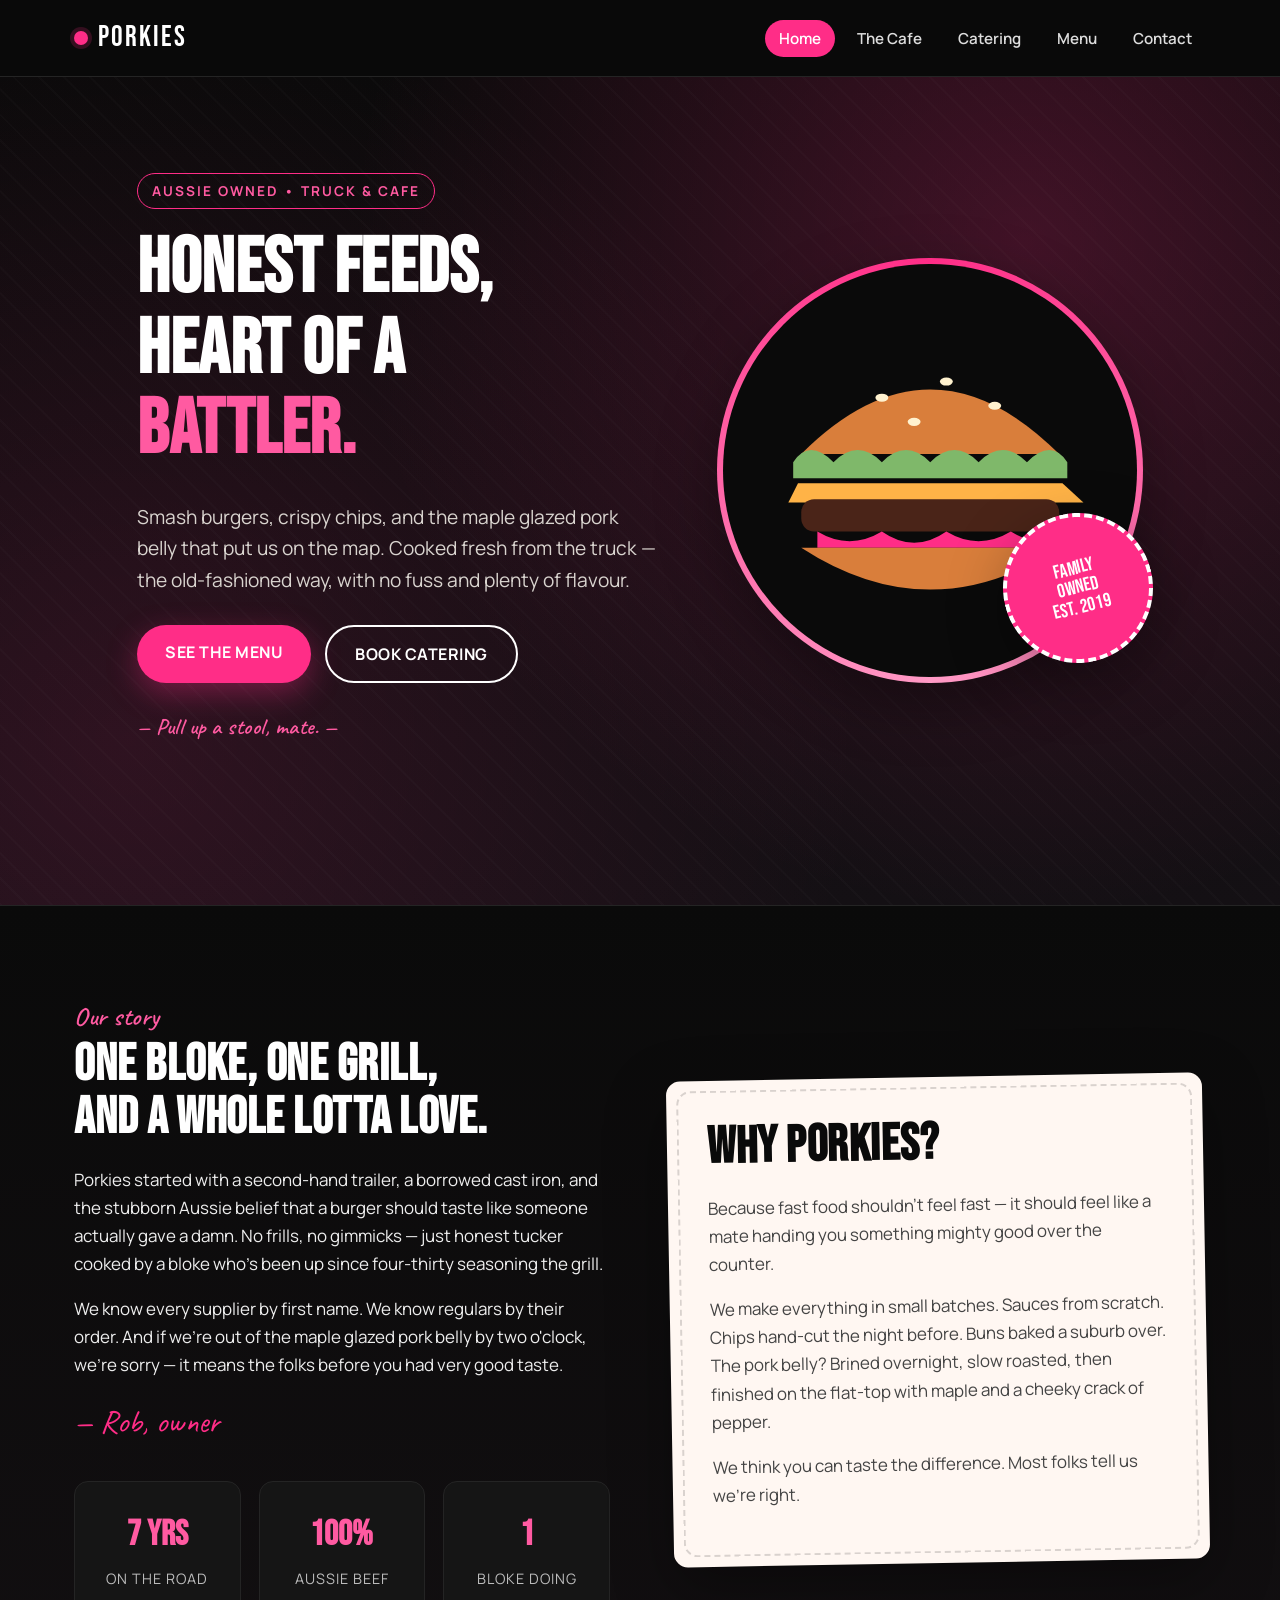
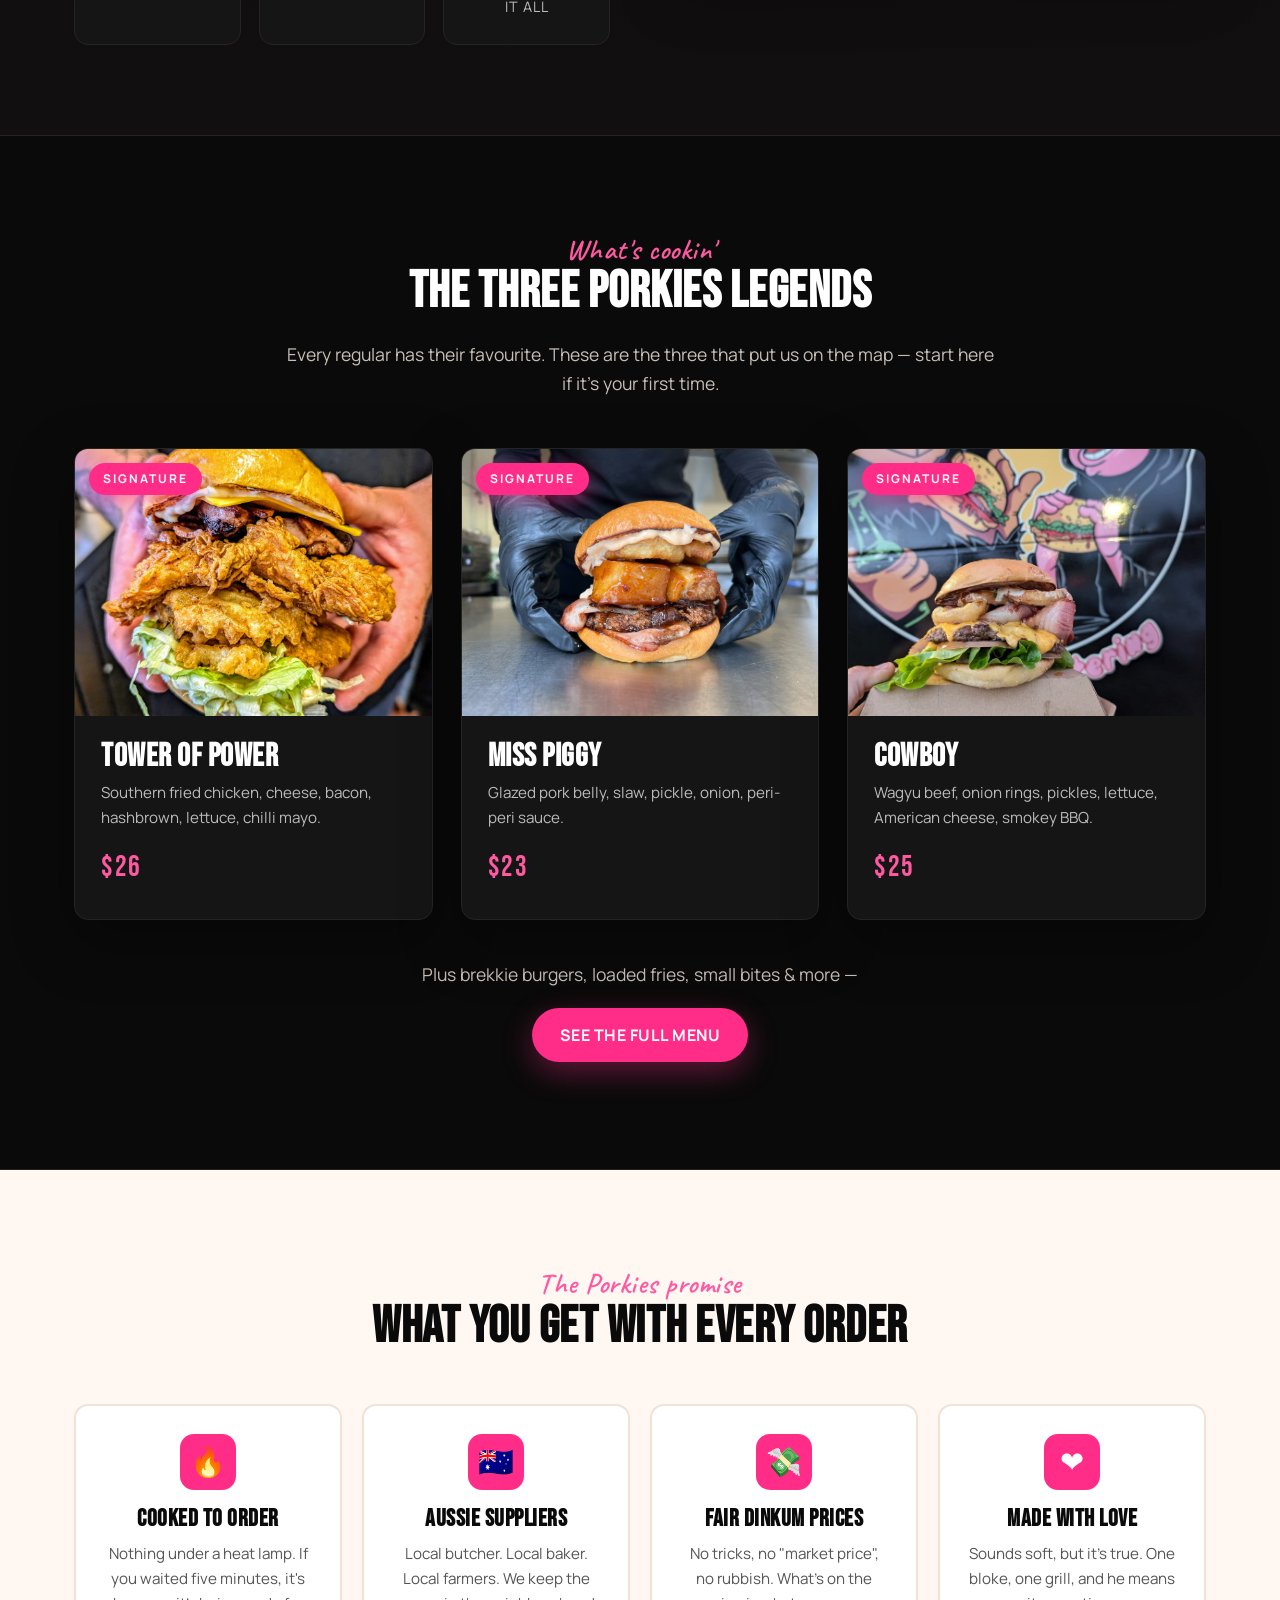
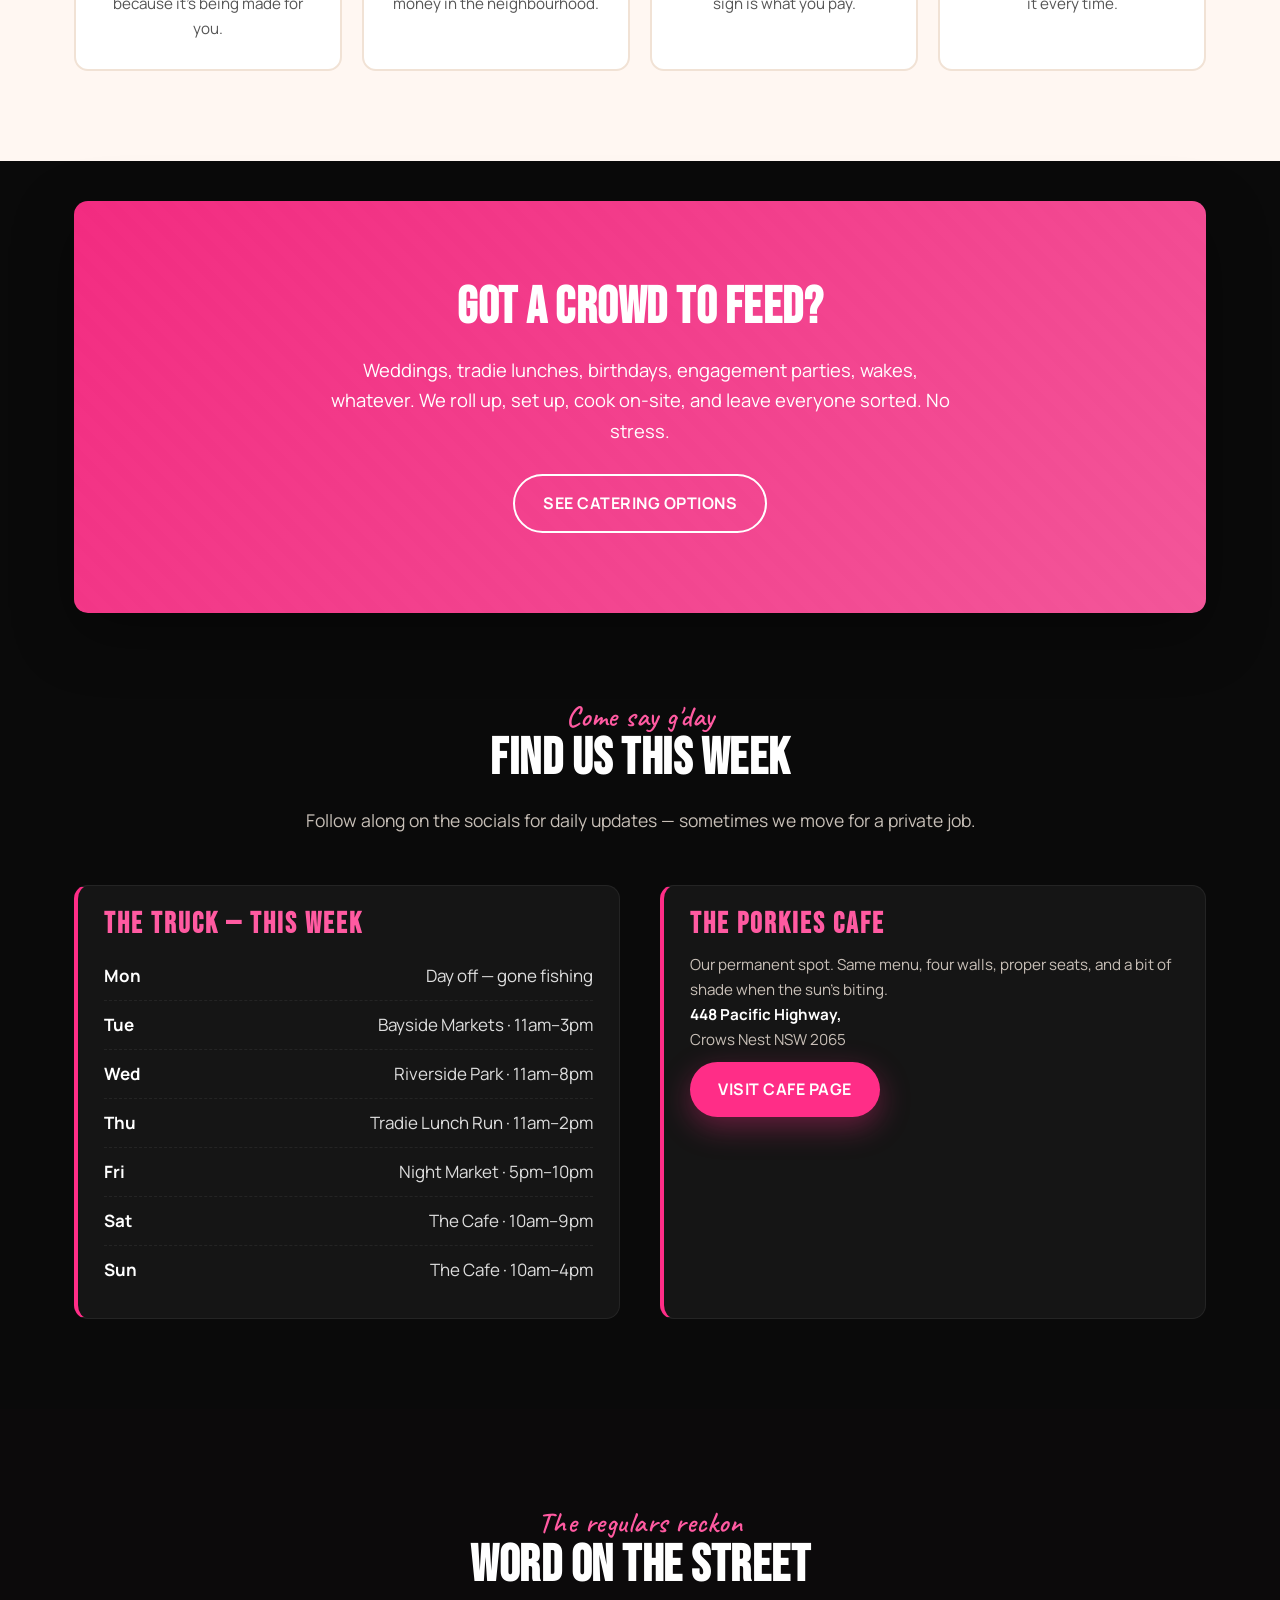
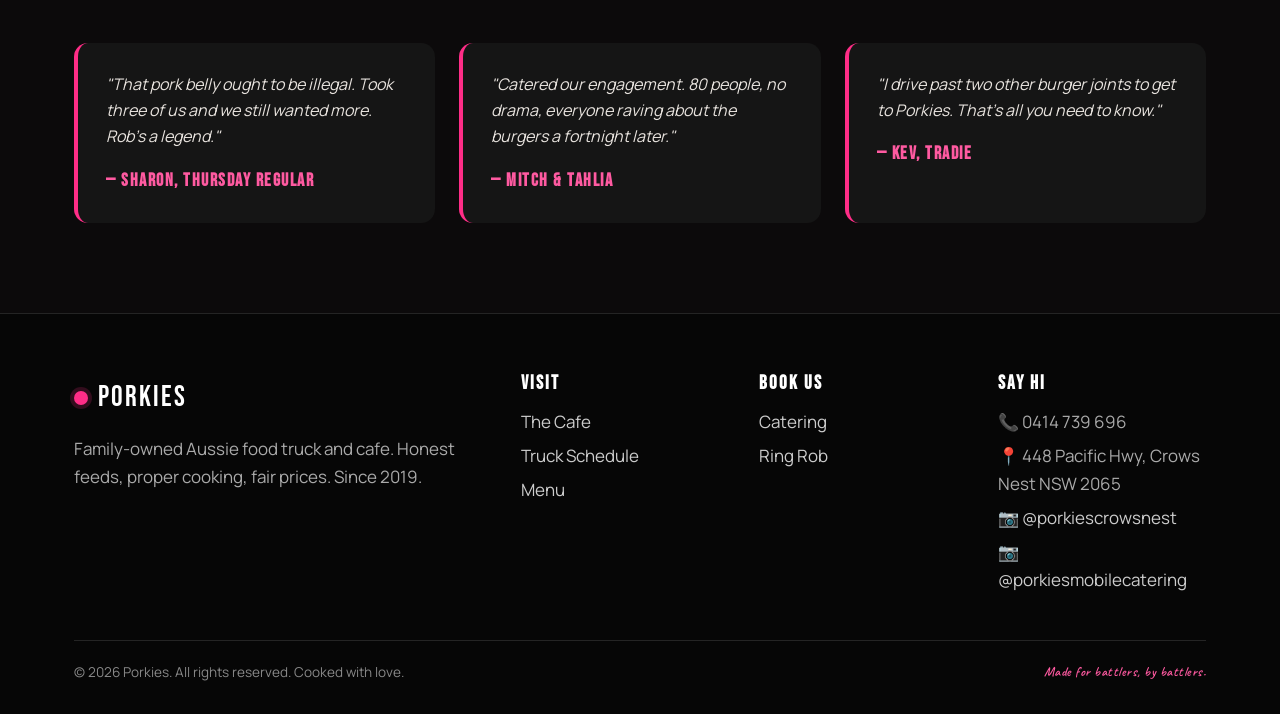
==== index.html @ 273b337d "Add files via upload" ====
<!DOCTYPE html>
<html lang="en-AU">
<head>
  <meta charset="UTF-8" />
  <meta name="viewport" content="width=device-width, initial-scale=1.0" />
  <title>Porkies — Honest Aussie Burgers & Pork Bellies Done Right</title>
  <meta name="description" content="Porkies is a family-run Aussie food truck serving smash burgers, crispy chips, and knockout specials like maple glazed pork belly. Catering and dine-in available." />
  <link rel="preconnect" href="https://fonts.googleapis.com" />
  <link rel="preconnect" href="https://fonts.gstatic.com" crossorigin />
  <link href="https://fonts.googleapis.com/css2?family=Bebas+Neue&family=Caveat:wght@600;700&family=Manrope:wght@400;600;700;800&display=swap" rel="stylesheet" />
  <link rel="stylesheet" href="css/style.css" />
</head>
<body>

  <!-- NAV -->
  <nav class="nav">
    <div class="nav-inner">
      <a href="index.html" class="brand"><span class="dot"></span> PORKIES</a>
      <button class="nav-toggle" aria-label="Menu" onclick="document.getElementById('navList').classList.toggle('open')">☰</button>
      <ul id="navList">
        <li><a class="link active" href="index.html">Home</a></li>
        <li><a class="link" href="cafe.html">The Cafe</a></li>
        <li><a class="link" href="catering.html">Catering</a></li>
        <li><a class="link" href="#menu">Menu</a></li>
        <li><a class="link" href="#contact">Contact</a></li>
      </ul>
    </div>
  </nav>

  <!-- HERO -->
  <header class="hero">
    <div class="wrap hero-grid">
      <div>
        <span class="hero-tag">Aussie Owned • Truck & Cafe</span>
        <h1>Honest feeds,<br/>heart of a<br/><span>battler.</span></h1>
        <p class="lead">Smash burgers, crispy chips, and the maple glazed pork belly that put us on the map. Cooked fresh from the truck — the old-fashioned way, with no fuss and plenty of flavour.</p>
        <div class="hero-cta">
          <a href="#menu" class="btn btn-primary">See the Menu</a>
          <a href="catering.html" class="btn btn-ghost">Book Catering</a>
        </div>
        <p class="handwritten" style="margin-top:26px;font-size:1.4rem;">— Pull up a stool, mate. —</p>
      </div>

      <div class="hero-visual">
        <div class="badge">
          <div class="badge-inner">
            <!-- Burger SVG -->
            <svg viewBox="0 0 200 200" xmlns="http://www.w3.org/2000/svg" aria-label="Burger">
              <!-- top bun -->
              <path d="M20 90 Q100 10 180 90 Z" fill="#d97e3b"/>
              <ellipse cx="70" cy="55" rx="4" ry="2.5" fill="#fff2cf"/>
              <ellipse cx="110" cy="45" rx="4" ry="2.5" fill="#fff2cf"/>
              <ellipse cx="140" cy="60" rx="4" ry="2.5" fill="#fff2cf"/>
              <ellipse cx="90" cy="70" rx="4" ry="2.5" fill="#fff2cf"/>
              <!-- lettuce -->
              <path d="M15 95 Q25 80 40 95 Q55 80 70 95 Q85 80 100 95 Q115 80 130 95 Q145 80 160 95 Q175 80 185 95 L185 105 L15 105 Z" fill="#7fb86a"/>
              <!-- cheese -->
              <path d="M18 108 L182 108 L195 120 L12 120 Z" fill="#ffb347"/>
              <!-- patty -->
              <rect x="20" y="118" width="160" height="20" rx="8" fill="#4a2418"/>
              <!-- pink glaze drip (Porkies touch) -->
              <path d="M30 138 Q50 150 70 138 Q90 152 110 138 Q130 150 150 138 Q170 150 180 138 L180 148 L30 148 Z" fill="#ff2d87"/>
              <!-- bottom bun -->
              <path d="M20 148 Q100 200 180 148 Z" fill="#d97e3b"/>
            </svg>
          </div>
        </div>
        <div class="stamp">FAMILY<br/>OWNED<br/>EST. 2019</div>
      </div>
    </div>
  </header>

  <!-- ABOUT / STORY -->
  <section class="about">
    <div class="wrap about-grid">
      <div>
        <span class="handwritten" style="font-size:1.6rem;">Our story</span>
        <h2>One bloke, one grill,<br/>and a whole lotta love.</h2>
        <p>Porkies started with a second-hand trailer, a borrowed cast iron, and the stubborn Aussie belief that a burger should taste like someone actually gave a damn. No frills, no gimmicks — just honest tucker cooked by a bloke who's been up since four-thirty seasoning the grill.</p>
        <p>We know every supplier by first name. We know regulars by their order. And if we're out of the maple glazed pork belly by two o'clock, we're sorry — it means the folks before you had very good taste.</p>
        <p class="about-signature">— Rob, owner</p>
        <div class="about-stats">
          <div class="stat"><strong>7 yrs</strong><span>On the road</span></div>
          <div class="stat"><strong>100%</strong><span>Aussie beef</span></div>
          <div class="stat"><strong>1</strong><span>Bloke doing it all</span></div>
        </div>
      </div>
      <div class="about-card">
        <h2>Why Porkies?</h2>
        <p>Because fast food shouldn't feel fast — it should feel like a mate handing you something mighty good over the counter.</p>
        <p>We make everything in small batches. Sauces from scratch. Chips hand-cut the night before. Buns baked a suburb over. The pork belly? Brined overnight, slow roasted, then finished on the flat-top with maple and a cheeky crack of pepper.</p>
        <p>We think you can taste the difference. Most folks tell us we're right.</p>
      </div>
    </div>
  </section>

  <!-- SIGNATURE TRIO -->
  <section id="menu">
    <div class="wrap">
      <div class="section-head">
        <span class="handwritten">What's cookin'</span>
        <h2>The Three Porkies Legends</h2>
        <p>Every regular has their favourite. These are the three that put us on the map — start here if it's your first time.</p>
      </div>

      <div class="signature-grid">
        <article class="sig-card">
          <div class="img-wrap">
            <span class="flag">Signature</span>
            <img src="images/towerOfPower.jpeg" alt="Tower of Power — stacked fried chicken burger"/>
          </div>
          <div class="body">
            <h3>Tower of Power</h3>
            <p class="ingredients">Southern fried chicken, cheese, bacon, hashbrown, lettuce, chilli mayo.</p>
            <div class="price">$26</div>
          </div>
        </article>

        <article class="sig-card">
          <div class="img-wrap">
            <span class="flag">Signature</span>
            <img src="images/misspiggy.jpeg" alt="Miss Piggy — glazed pork belly burger"/>
          </div>
          <div class="body">
            <h3>Miss Piggy</h3>
            <p class="ingredients">Glazed pork belly, slaw, pickle, onion, peri-peri sauce.</p>
            <div class="price">$23</div>
          </div>
        </article>

        <article class="sig-card">
          <div class="img-wrap">
            <span class="flag">Signature</span>
            <img src="images/cowboyburger.jpeg" alt="Cowboy burger — wagyu with onion rings"/>
          </div>
          <div class="body">
            <h3>Cowboy</h3>
            <p class="ingredients">Wagyu beef, onion rings, pickles, lettuce, American cheese, smokey BBQ.</p>
            <div class="price">$25</div>
          </div>
        </article>
      </div>

      <p style="text-align:center;margin-top:40px;color:#c7bfb7;font-size:1.1rem;">
        Plus brekkie burgers, loaded fries, small bites &amp; more —<br/>
        <a href="cafe.html#menu" class="btn btn-primary" style="margin-top:18px;">See the Full Menu</a>
      </p>
    </div>
  </section>

  <!-- PERKS -->
  <section class="perks">
    <div class="wrap">
      <div class="section-head">
        <span class="handwritten">The Porkies promise</span>
        <h2>What you get with every order</h2>
      </div>
      <div class="perks-grid">
        <div class="perk">
          <div class="ico">🔥</div>
          <h3>Cooked to Order</h3>
          <p>Nothing under a heat lamp. If you waited five minutes, it's because it's being made for you.</p>
        </div>
        <div class="perk">
          <div class="ico">🇦🇺</div>
          <h3>Aussie Suppliers</h3>
          <p>Local butcher. Local baker. Local farmers. We keep the money in the neighbourhood.</p>
        </div>
        <div class="perk">
          <div class="ico">💸</div>
          <h3>Fair Dinkum Prices</h3>
          <p>No tricks, no "market price", no rubbish. What's on the sign is what you pay.</p>
        </div>
        <div class="perk">
          <div class="ico">❤️</div>
          <h3>Made with Love</h3>
          <p>Sounds soft, but it's true. One bloke, one grill, and he means it every time.</p>
        </div>
      </div>
    </div>
  </section>

  <!-- CTA BANNER -->
  <div class="wrap">
    <div class="cta-banner">
      <h2>Got a crowd to feed?</h2>
      <p>Weddings, tradie lunches, birthdays, engagement parties, wakes, whatever. We roll up, set up, cook on-site, and leave everyone sorted. No stress.</p>
      <a href="catering.html" class="btn btn-ghost">See Catering Options</a>
    </div>
  </div>

  <!-- LOCATION -->
  <section id="find" style="padding-top:40px;">
    <div class="wrap">
      <div class="section-head">
        <span class="handwritten">Come say g'day</span>
        <h2>Find Us This Week</h2>
        <p>Follow along on the socials for daily updates — sometimes we move for a private job.</p>
      </div>
      <div class="location-grid">
        <div class="info-card">
          <h3>The Truck — This Week</h3>
          <ul class="hours">
            <li><strong>Mon</strong><span>Day off — gone fishing</span></li>
            <li><strong>Tue</strong><span>Bayside Markets · 11am–3pm</span></li>
            <li><strong>Wed</strong><span>Riverside Park · 11am–8pm</span></li>
            <li><strong>Thu</strong><span>Tradie Lunch Run · 11am–2pm</span></li>
            <li><strong>Fri</strong><span>Night Market · 5pm–10pm</span></li>
            <li><strong>Sat</strong><span>The Cafe · 10am–9pm</span></li>
            <li><strong>Sun</strong><span>The Cafe · 10am–4pm</span></li>
          </ul>
        </div>
        <div class="info-card">
          <h3>The Porkies Cafe</h3>
          <p>Our permanent spot. Same menu, four walls, proper seats, and a bit of shade when the sun's biting.</p>
          <p><strong style="color:#fff;">448 Pacific Highway,</strong><br/>Crows Nest NSW 2065</p>
          <a href="cafe.html" class="btn btn-primary" style="margin-top:10px;">Visit Cafe Page</a>
        </div>
      </div>
    </div>
  </section>

  <!-- TESTIMONIALS -->
  <section style="background:#0c0a0b;">
    <div class="wrap">
      <div class="section-head">
        <span class="handwritten">The regulars reckon</span>
        <h2>Word on the street</h2>
      </div>
      <div class="quotes">
        <div class="quote">
          <p>"That pork belly ought to be illegal. Took three of us and we still wanted more. Rob's a legend."</p>
          <div class="who">— Sharon, Thursday regular</div>
        </div>
        <div class="quote">
          <p>"Catered our engagement. 80 people, no drama, everyone raving about the burgers a fortnight later."</p>
          <div class="who">— Mitch & Tahlia</div>
        </div>
        <div class="quote">
          <p>"I drive past two other burger joints to get to Porkies. That's all you need to know."</p>
          <div class="who">— Kev, tradie</div>
        </div>
      </div>
    </div>
  </section>

  <!-- FOOTER -->
  <footer class="foot" id="contact">
    <div class="wrap">
      <div class="foot-grid">
        <div>
          <div class="brand" style="margin-bottom:14px;"><span class="dot"></span> PORKIES</div>
          <p>Family-owned Aussie food truck and cafe. Honest feeds, proper cooking, fair prices. Since 2019.</p>
        </div>
        <div>
          <h4>Visit</h4>
          <ul>
            <li><a href="cafe.html">The Cafe</a></li>
            <li><a href="#find">Truck Schedule</a></li>
            <li><a href="#menu">Menu</a></li>
          </ul>
        </div>
        <div>
          <h4>Book Us</h4>
          <ul>
            <li><a href="catering.html">Catering</a></li>
            <li><a href="tel:0414739696">Ring Rob</a></li>
          </ul>
        </div>
        <div>
          <h4>Say Hi</h4>
          <ul>
            <li>📞 0414 739 696</li>
            <li>📍 448 Pacific Hwy, Crows Nest NSW 2065</li>
            <li>📷 <a href="https://instagram.com/porkiescrowsnest" target="_blank" rel="noopener">@porkiescrowsnest</a></li>
            <li>📷 <a href="https://instagram.com/porkiesmobilecatering" target="_blank" rel="noopener">@porkiesmobilecatering</a></li>
          </ul>
        </div>
      </div>
      <div class="foot-bottom">
        <span>© 2026 Porkies. All rights reserved. Cooked with love.</span>
        <span class="handwritten">Made for battlers, by battlers.</span>
      </div>
    </div>
  </footer>

</body>
</html>
---- css/style.css ----
/* ==========================================================================
   PORKIES — Aussie Battler Food Truck
   Theme: Black + Pink, homey and honest
   ========================================================================== */

:root {
  --ink: #0a0a0a;
  --ink-soft: #151515;
  --ink-line: #242424;
  --paper: #fff7f2;
  --paper-warm: #f3e7dd;
  --pink: #ff2d87;
  --pink-hot: #ff5aa1;
  --pink-soft: #ffd6e6;
  --cream: #fff1e6;
  --gold: #ffb347;
  --shadow: 0 20px 60px rgba(0,0,0,.35);
  --radius: 14px;
  --maxw: 1180px;
}

* { box-sizing: border-box; }
html { scroll-behavior: smooth; }
body {
  margin: 0;
  font-family: 'Manrope', 'Inter', system-ui, -apple-system, Segoe UI, Roboto, sans-serif;
  font-size: 17px;
  line-height: 1.65;
  color: #eee;
  background: var(--ink);
  -webkit-font-smoothing: antialiased;
}
img { max-width: 100%; display: block; }

h1, h2, h3, h4 {
  font-family: 'Bebas Neue', 'Oswald', Impact, sans-serif;
  letter-spacing: .5px;
  line-height: 1.05;
  margin: 0 0 .4em;
  color: #fff;
}
h1 { font-size: clamp(2.8rem, 6vw, 5.2rem); }
h2 { font-size: clamp(2rem, 4vw, 3.2rem); }
h3 { font-size: 1.5rem; }
p { margin: 0 0 1em; }

a { color: var(--pink-hot); text-decoration: none; }
a:hover { color: #fff; }

.handwritten {
  font-family: 'Caveat', 'Kalam', cursive;
  font-weight: 600;
  color: var(--pink-hot);
  letter-spacing: .5px;
}

.wrap { max-width: var(--maxw); margin: 0 auto; padding: 0 24px; }

/* ---------- NAV ---------- */
.nav {
  position: sticky;
  top: 0;
  z-index: 50;
  background: rgba(10,10,10,.92);
  backdrop-filter: saturate(140%) blur(10px);
  border-bottom: 1px solid var(--ink-line);
}
.nav-inner {
  display: flex; align-items: center; justify-content: space-between;
  padding: 14px 24px; max-width: var(--maxw); margin: 0 auto;
  position: relative;
}
.brand {
  display: flex; align-items: center; gap: 10px;
  font-family: 'Bebas Neue', Impact, sans-serif;
  font-size: 1.8rem; color: #fff; letter-spacing: 2px;
}
.brand .dot {
  width: 14px; height: 14px; border-radius: 50%;
  background: var(--pink); box-shadow: 0 0 0 4px rgba(255,45,135,.18);
}
.nav ul { list-style: none; display: flex; gap: 8px; margin: 0; padding: 0; }
.nav a.link {
  color: #ddd; padding: 8px 14px; border-radius: 999px;
  font-weight: 600; font-size: .95rem; transition: all .2s;
}
.nav a.link:hover { background: var(--ink-soft); color: #fff; }
.nav a.link.active { background: var(--pink); color: #fff; }
.nav-toggle {
  display: none; background: transparent; color: #fff;
  border: 1px solid var(--ink-line); padding: 8px 12px;
  border-radius: 8px; cursor: pointer; font-size: 1.2rem;
}

/* ---------- BUTTONS ---------- */
.btn {
  display: inline-block; padding: 14px 28px; border-radius: 999px;
  font-weight: 700; font-size: 1rem; letter-spacing: .5px;
  text-transform: uppercase; cursor: pointer; border: 0;
  transition: transform .15s ease, box-shadow .15s ease, background .15s;
}
.btn-primary { background: var(--pink); color: #fff; box-shadow: 0 10px 30px rgba(255,45,135,.35); }
.btn-primary:hover { transform: translateY(-2px); background: var(--pink-hot); color: #fff; }
.btn-ghost { background: transparent; color: #fff; border: 2px solid #fff; }
.btn-ghost:hover { background: #fff; color: var(--ink); }

/* ---------- HERO ---------- */
.hero {
  position: relative; min-height: 92vh;
  display: flex; align-items: center;
  padding: 80px 0 120px; overflow: hidden;
  background:
    radial-gradient(circle at 80% 20%, rgba(255,45,135,.22), transparent 55%),
    radial-gradient(circle at 10% 80%, rgba(255,45,135,.12), transparent 55%),
    linear-gradient(180deg, #0a0a0a 0%, #141014 100%);
}
.hero::before {
  content: ""; position: absolute; inset: 0; pointer-events: none;
  background-image: repeating-linear-gradient(45deg, rgba(255,255,255,.015) 0 2px, transparent 2px 18px);
}
.hero-grid {
  position: relative; display: grid;
  grid-template-columns: 1.1fr .9fr;
  gap: 60px; align-items: center;
}
.hero-tag {
  display: inline-block; padding: 6px 14px;
  border: 1px solid var(--pink); color: var(--pink-hot);
  border-radius: 999px; font-size: .85rem; font-weight: 700;
  letter-spacing: 2px; text-transform: uppercase; margin-bottom: 20px;
}
.hero h1 span { color: var(--pink-hot); display: block; }
.hero p.lead { font-size: 1.2rem; color: #d9d4cf; max-width: 520px; margin-bottom: 28px; }
.hero-cta { display: flex; gap: 14px; flex-wrap: wrap; }

/* Hero badge (pure CSS/SVG) */
.hero-visual { position: relative; aspect-ratio: 1/1; display: flex; align-items: center; justify-content: center; }
.badge {
  position: relative; width: 100%; max-width: 460px; aspect-ratio: 1/1;
  border-radius: 50%;
  background: conic-gradient(from 0deg, #ff2d87, #ff9ac5, #ff2d87);
  padding: 6px; box-shadow: var(--shadow);
  animation: spin 30s linear infinite;
}
.badge-inner {
  width: 100%; height: 100%; border-radius: 50%;
  background: #0a0a0a; display: flex; align-items: center; justify-content: center;
  animation: spin 30s linear infinite reverse; position: relative;
}
.badge svg { width: 78%; height: auto; }
@keyframes spin { to { transform: rotate(360deg); } }

.stamp {
  position: absolute; right: -10px; bottom: 20px;
  width: 150px; height: 150px; background: var(--pink); color: #fff;
  border-radius: 50%; display: flex; align-items: center; justify-content: center;
  text-align: center; font-family: 'Bebas Neue', Impact, sans-serif;
  font-size: 1.2rem; line-height: 1; transform: rotate(-14deg);
  border: 4px dashed #fff; padding: 14px; box-shadow: var(--shadow);
}

/* ---------- SECTIONS ---------- */
section { padding: 90px 0; }
.section-head { text-align: center; max-width: 720px; margin: 0 auto 50px; }
.section-head .handwritten { font-size: 1.8rem; display: block; margin-bottom: -8px; }
.section-head p { color: #c7bfb7; font-size: 1.1rem; }

/* ABOUT */
.about {
  background: linear-gradient(180deg, #0a0a0a 0%, #120f11 100%);
  border-top: 1px solid var(--ink-line);
  border-bottom: 1px solid var(--ink-line);
}
.about-grid { display: grid; grid-template-columns: 1fr 1fr; gap: 60px; align-items: center; }
.about-card {
  background: #fff7f2; color: #1a1a1a; padding: 40px; border-radius: var(--radius);
  position: relative; box-shadow: var(--shadow); transform: rotate(-1deg);
}
.about-card::before {
  content: ""; position: absolute; inset: 0;
  border: 2px dashed rgba(0,0,0,.15); border-radius: var(--radius);
  margin: 10px; pointer-events: none;
}
.about-card h2 { color: var(--ink); }
.about-card p { color: #444; }
.about-signature { font-family: 'Caveat', cursive; font-size: 2rem; color: var(--pink); margin-top: 10px; }
.about-stats { display: grid; grid-template-columns: repeat(3, 1fr); gap: 18px; margin-top: 30px; }
.stat {
  background: var(--ink-soft); border: 1px solid var(--ink-line);
  border-radius: var(--radius); padding: 24px; text-align: center;
}
.stat strong {
  font-family: 'Bebas Neue', Impact, sans-serif; font-size: 2.2rem;
  color: var(--pink-hot); display: block;
}
.stat span { color: #bbb; font-size: .9rem; text-transform: uppercase; letter-spacing: 1px; }

/* MENU */
.menu-grid { display: grid; grid-template-columns: repeat(3, 1fr); gap: 24px; }
.menu-card {
  background: var(--ink-soft); border: 1px solid var(--ink-line);
  border-radius: var(--radius); padding: 30px; position: relative;
  transition: transform .2s, border-color .2s; overflow: hidden;
}
.menu-card:hover { transform: translateY(-4px); border-color: var(--pink); }
.menu-card .emoji { font-size: 2.6rem; margin-bottom: 10px; }
.menu-card h3 { color: #fff; }
.menu-card .price {
  font-family: 'Bebas Neue', Impact, sans-serif;
  color: var(--pink-hot); font-size: 1.6rem; margin-top: 10px;
}
.menu-card p { color: #bbb; font-size: .95rem; }
.menu-card.featured {
  background: linear-gradient(160deg, #2a0f1d, #140a11);
  border-color: var(--pink);
}
.menu-card.featured::after {
  content: "SPECIAL"; position: absolute; top: 14px; right: -30px;
  background: var(--pink); color: #fff; padding: 4px 40px;
  transform: rotate(35deg); font-size: .75rem; font-weight: 700; letter-spacing: 2px;
}

/* PERKS */
.perks { background: var(--paper); color: var(--ink); border-top: 1px solid var(--ink-line); }
.perks h2 { color: var(--ink); }
.perks .section-head p { color: #555; }
.perks-grid { display: grid; grid-template-columns: repeat(4, 1fr); gap: 20px; }
.perk {
  background: #fff; border: 2px solid #f1e2d5; border-radius: var(--radius);
  padding: 28px; text-align: center; transition: all .2s;
}
.perk:hover { border-color: var(--pink); transform: translateY(-4px); }
.perk .ico {
  width: 56px; height: 56px; background: var(--pink); color: #fff;
  border-radius: 14px; display: flex; align-items: center; justify-content: center;
  margin: 0 auto 16px; font-size: 1.8rem;
}
.perk h3 { color: var(--ink); font-family: 'Bebas Neue', Impact, sans-serif; }
.perk p { color: #555; font-size: .95rem; margin: 0; }

/* CTA BANNER */
.cta-banner {
  background:
    linear-gradient(135deg, rgba(255,45,135,.95), rgba(255,90,161,.95)),
    repeating-linear-gradient(45deg, rgba(255,255,255,.08) 0 10px, transparent 10px 20px);
  color: #fff; text-align: center; padding: 80px 24px;
  border-radius: var(--radius); margin: 40px 0; box-shadow: var(--shadow);
}
.cta-banner h2 { color: #fff; font-size: clamp(2rem, 4vw, 3.4rem); }
.cta-banner p { font-size: 1.15rem; max-width: 620px; margin: 0 auto 28px; }
.cta-banner .btn-ghost { border-color: #fff; color: #fff; }
.cta-banner .btn-ghost:hover { background: #fff; color: var(--pink); }

/* LOCATION */
.location-grid { display: grid; grid-template-columns: 1fr 1fr; gap: 40px; align-items: stretch; }
.info-card {
  background: var(--ink-soft); border: 1px solid var(--ink-line);
  border-radius: var(--radius); padding: 36px;
}
.info-card h3 {
  font-family: 'Bebas Neue', Impact, sans-serif; color: var(--pink-hot);
  font-size: 1.8rem; letter-spacing: 2px;
}
.hours { list-style: none; padding: 0; margin: 0; }
.hours li {
  display: flex; justify-content: space-between;
  padding: 10px 0; border-bottom: 1px dashed var(--ink-line); color: #ddd;
}
.hours li:last-child { border: 0; }
.hours strong { color: #fff; }

/* TESTIMONIALS */
.quotes { display: grid; grid-template-columns: repeat(3, 1fr); gap: 24px; }
.quote {
  background: var(--ink-soft); border-left: 4px solid var(--pink);
  padding: 28px; border-radius: var(--radius);
}
.quote p { color: #e8e3de; font-style: italic; font-size: 1rem; }
.quote .who {
  color: var(--pink-hot); font-weight: 700;
  font-family: 'Bebas Neue', Impact, sans-serif; letter-spacing: 1.5px; font-size: 1.1rem;
}

/* FOOTER */
.foot { background: #060606; color: #aaa; padding: 60px 0 30px; border-top: 1px solid var(--ink-line); }
.foot-grid { display: grid; grid-template-columns: 2fr 1fr 1fr 1fr; gap: 30px; margin-bottom: 40px; }
.foot h4 {
  color: #fff; font-family: 'Bebas Neue', Impact, sans-serif;
  font-size: 1.2rem; letter-spacing: 2px; margin-bottom: 14px;
}
.foot ul { list-style: none; padding: 0; margin: 0; }
.foot ul li { margin: 6px 0; }
.foot a { color: #ccc; }
.foot a:hover { color: var(--pink-hot); }
.foot-bottom {
  border-top: 1px solid var(--ink-line); padding-top: 20px;
  display: flex; justify-content: space-between;
  font-size: .85rem; color: #888; flex-wrap: wrap; gap: 10px;
}

/* PAGE HERO (cafe / catering) */
.page-hero {
  padding: 100px 0 70px;
  background:
    radial-gradient(circle at 20% 30%, rgba(255,45,135,.2), transparent 50%),
    linear-gradient(180deg, #0a0a0a, #120e11);
  text-align: center; border-bottom: 1px solid var(--ink-line);
}
.page-hero .handwritten { font-size: 1.8rem; display: block; margin-bottom: -4px; }
.page-hero p { color: #c7bfb7; font-size: 1.15rem; max-width: 640px; margin: 14px auto 26px; }

/* Catering packages */
.packages { display: grid; grid-template-columns: repeat(3, 1fr); gap: 24px; }
.pkg {
  background: var(--ink-soft); border: 1px solid var(--ink-line);
  border-radius: var(--radius); padding: 36px 30px; position: relative;
  transition: transform .2s;
}
.pkg:hover { transform: translateY(-4px); }
.pkg.popular { border-color: var(--pink); }
.pkg.popular::before {
  content: "MOST BOOKED"; position: absolute;
  top: -12px; left: 50%; transform: translateX(-50%);
  background: var(--pink); color: #fff;
  font-size: .75rem; font-weight: 700; letter-spacing: 2px;
  padding: 4px 14px; border-radius: 999px;
}
.pkg h3 { font-size: 1.8rem; color: #fff; }
.pkg .from {
  font-family: 'Bebas Neue', Impact, sans-serif;
  font-size: 3rem; color: var(--pink-hot); margin: 10px 0;
}
.pkg .from small { font-size: 1rem; color: #aaa; display: block; }
.pkg ul { list-style: none; padding: 0; margin: 24px 0; }
.pkg ul li { padding: 8px 0; border-bottom: 1px dashed var(--ink-line); color: #ddd; }
.pkg ul li::before { content: "✓"; color: var(--pink-hot); margin-right: 10px; font-weight: 700; }
.pkg ul li:last-child { border: 0; }

/* Enquiry form */
.enquiry {
  max-width: 760px; margin: 0 auto;
  background: var(--ink-soft); border: 1px solid var(--ink-line);
  border-radius: var(--radius); padding: 40px;
}
.enquiry h2 { text-align: center; }
.enquiry .row { display: grid; grid-template-columns: 1fr 1fr; gap: 16px; }
.enquiry label {
  display: block; color: #ccc; font-size: .9rem;
  font-weight: 600; margin: 14px 0 6px;
  letter-spacing: .5px; text-transform: uppercase;
}
.enquiry input, .enquiry textarea, .enquiry select {
  width: 100%; padding: 12px 14px;
  background: #0a0a0a; color: #fff;
  border: 1px solid var(--ink-line); border-radius: 10px;
  font: inherit; outline: none; transition: border-color .2s;
}
.enquiry input:focus, .enquiry textarea:focus, .enquiry select:focus { border-color: var(--pink); }
.enquiry textarea { resize: vertical; min-height: 120px; }
.enquiry .btn-primary { margin-top: 22px; width: 100%; }

/* Process steps */
.steps { display: grid; grid-template-columns: repeat(4, 1fr); gap: 20px; }
.step {
  padding: 28px; background: var(--ink-soft);
  border: 1px solid var(--ink-line); border-radius: var(--radius); position: relative;
}
.step .num {
  position: absolute; top: -18px; left: 20px;
  width: 44px; height: 44px; border-radius: 50%;
  background: var(--pink); color: #fff;
  font-family: 'Bebas Neue', Impact, sans-serif; font-size: 1.5rem;
  display: flex; align-items: center; justify-content: center;
  box-shadow: 0 10px 22px rgba(255,45,135,.4);
}
.step h3 { margin-top: 16px; font-size: 1.3rem; color: #fff; }
.step p { color: #bbb; font-size: .95rem; margin: 0; }

/* Cafe dine-in */
.cafe-hero-grid {
  display: grid; grid-template-columns: 1fr 1fr; gap: 50px;
  align-items: center; padding: 80px 0;
}
.cafe-info-box {
  background: var(--paper); color: var(--ink);
  border-radius: var(--radius); padding: 36px; box-shadow: var(--shadow);
}
.cafe-info-box h3 { color: var(--ink); }
.cafe-info-box .hours li { color: #333; border-color: #e6d8cb; }
.cafe-info-box .hours strong { color: var(--ink); }

.feature-list { display: grid; grid-template-columns: repeat(3, 1fr); gap: 20px; }
.feature {
  padding: 24px; background: var(--ink-soft);
  border: 1px solid var(--ink-line); border-radius: var(--radius); text-align: center;
}
.feature .ico {
  width: 52px; height: 52px;
  background: rgba(255,45,135,.15); color: var(--pink-hot);
  border-radius: 14px; display: flex; align-items: center; justify-content: center;
  margin: 0 auto 14px; font-size: 1.4rem;
}
.feature h4 { color: #fff; font-family: 'Bebas Neue', Impact, sans-serif; font-size: 1.2rem; letter-spacing: 1.5px; }
.feature p { color: #bbb; font-size: .92rem; margin: 0; }

/* FAQ */
.faq details {
  background: var(--ink-soft); border: 1px solid var(--ink-line);
  border-radius: var(--radius); padding: 18px 22px; margin-bottom: 12px; cursor: pointer;
}
.faq details[open] { border-color: var(--pink); }
.faq summary {
  font-family: 'Bebas Neue', Impact, sans-serif;
  font-size: 1.3rem; letter-spacing: 1px; color: #fff;
  list-style: none; display: flex; justify-content: space-between; align-items: center;
}
.faq summary::after { content: "+"; color: var(--pink-hot); font-size: 1.6rem; }
.faq details[open] summary::after { content: "–"; }
.faq details p { color: #ccc; margin-top: 10px; }

/* =====================================================
   MENU (cafe page — image-led)
   ===================================================== */

/* Hero trio of signature burgers */
.signature-grid {
  display: grid;
  grid-template-columns: repeat(3, 1fr);
  gap: 28px;
}
.sig-card {
  position: relative;
  border-radius: var(--radius);
  overflow: hidden;
  background: var(--ink-soft);
  border: 1px solid var(--ink-line);
  transition: transform .25s ease, border-color .25s ease;
  box-shadow: var(--shadow);
}
.sig-card:hover { transform: translateY(-6px); border-color: var(--pink); }
.sig-card .img-wrap {
  aspect-ratio: 4 / 3;
  overflow: hidden;
  position: relative;
  background: #000;
}
.sig-card .img-wrap img {
  width: 100%; height: 100%;
  object-fit: cover;
  transition: transform .5s ease;
}
.sig-card:hover .img-wrap img { transform: scale(1.06); }
.sig-card .flag {
  position: absolute; top: 14px; left: 14px;
  background: var(--pink); color: #fff;
  padding: 6px 14px; border-radius: 999px;
  font-size: .75rem; font-weight: 700;
  letter-spacing: 2px; text-transform: uppercase;
  box-shadow: 0 6px 20px rgba(255,45,135,.45);
}
.sig-card .body { padding: 24px 26px 28px; }
.sig-card h3 {
  font-size: 2rem;
  color: #fff;
  margin-bottom: 6px;
}
.sig-card .ingredients {
  color: #bbb; font-size: .95rem; margin: 0 0 14px;
}
.sig-card .price {
  font-family: 'Bebas Neue', Impact, sans-serif;
  font-size: 1.8rem; color: var(--pink-hot);
  letter-spacing: 1.5px;
}

/* Menu sections with a shared hero image */
.menu-section {
  display: grid;
  grid-template-columns: 1fr 1.4fr;
  gap: 36px;
  align-items: start;
  margin-bottom: 80px;
}
.menu-section.reversed { grid-template-columns: 1.4fr 1fr; }
.menu-section.reversed .ms-hero { order: 2; }
.menu-section.single { grid-template-columns: 1fr; max-width: 820px; margin-left: auto; margin-right: auto; }
.menu-section .ms-hero {
  position: sticky;
  top: 90px;
  border-radius: var(--radius);
  overflow: hidden;
  aspect-ratio: 4 / 5;
  background: #000;
  box-shadow: var(--shadow);
  border: 1px solid var(--ink-line);
}
.menu-section .ms-hero img {
  width: 100%; height: 100%;
  object-fit: cover;
}
.menu-section .ms-hero .tag {
  position: absolute; bottom: 16px; left: 16px;
  background: rgba(10,10,10,.85); color: #fff;
  padding: 8px 16px; border-radius: 999px;
  font-family: 'Bebas Neue', Impact, sans-serif;
  letter-spacing: 2px; font-size: 1rem;
}
.ms-head {
  display: flex; align-items: baseline; justify-content: space-between;
  gap: 20px; flex-wrap: wrap;
  padding-bottom: 14px; margin-bottom: 22px;
  border-bottom: 1px dashed var(--ink-line);
}
.ms-head h2 { margin: 0; font-size: clamp(1.8rem, 3vw, 2.6rem); }
.ms-head .handwritten { font-size: 1.3rem; }

/* Item list — menu-card style rows */
.menu-list { display: grid; gap: 10px; }
.item {
  display: grid;
  grid-template-columns: 1fr auto;
  gap: 18px;
  padding: 14px 0;
  border-bottom: 1px dashed var(--ink-line);
  align-items: baseline;
}
.item:last-child { border-bottom: 0; }
.item .name {
  font-family: 'Bebas Neue', Impact, sans-serif;
  font-size: 1.4rem;
  color: #fff;
  letter-spacing: 1.5px;
}
.item .desc { color: #b9b1aa; font-size: .95rem; margin: 4px 0 0; }
.item .price {
  font-family: 'Bebas Neue', Impact, sans-serif;
  color: var(--pink-hot);
  font-size: 1.4rem;
  letter-spacing: 1px;
}

/* Small note row under a section */
.menu-note {
  color: #8c8680;
  font-size: .9rem;
  font-style: italic;
  margin-top: 8px;
}

/* =====================================================
   CATERING PAGE EXTRAS (icon-led menu)
   ===================================================== */

/* Hero logo lockup (text-based, pink outlined) */
.cat-logo {
  display: inline-flex; flex-direction: column; align-items: center;
  gap: 4px; margin-bottom: 18px;
  padding: 16px 38px;
  border: 2px solid var(--pink);
  border-radius: 16px;
  background: rgba(255,45,135,.06);
  box-shadow: 0 0 0 4px rgba(255,45,135,.08), 0 18px 60px rgba(255,45,135,.15);
}
.cat-logo .bigname {
  font-family: 'Bebas Neue', Impact, sans-serif;
  font-size: clamp(2.4rem, 5vw, 3.6rem);
  color: #fff; letter-spacing: 4px; line-height: .9;
}
.cat-logo .subname {
  font-family: 'Caveat', cursive; color: var(--pink-hot);
  font-size: 1.5rem; letter-spacing: 2px;
}

/* SVG icon holder — sits where a hero photo would */
.cat-icon {
  width: 92px; height: 92px;
  border-radius: 22px;
  background: linear-gradient(135deg, rgba(255,45,135,.18), rgba(255,45,135,.04));
  border: 1px solid rgba(255,45,135,.35);
  display: flex; align-items: center; justify-content: center;
  color: var(--pink-hot);
  box-shadow: 0 14px 40px rgba(255,45,135,.18);
  flex-shrink: 0;
}
.cat-icon svg { width: 54px; height: 54px; }

/* Tier cards — burger price tiers ($25 / $30 / $35) */
.tier-card {
  background: var(--ink-soft);
  border: 1px solid var(--ink-line);
  border-radius: var(--radius);
  padding: 34px 30px;
  position: relative;
  transition: transform .2s, border-color .2s;
  display: flex; flex-direction: column;
}
.tier-card:hover { transform: translateY(-4px); border-color: var(--pink); }
.tier-card.featured { border-color: var(--pink); }
.tier-card.featured::before {
  content: "MOST POPULAR";
  position: absolute; top: -12px; left: 50%;
  transform: translateX(-50%);
  background: var(--pink); color: #fff;
  font-size: .72rem; font-weight: 700; letter-spacing: 2px;
  padding: 5px 14px; border-radius: 999px;
  box-shadow: 0 8px 22px rgba(255,45,135,.4);
}
.tier-card .tier-head {
  display: flex; align-items: center; gap: 18px;
  padding-bottom: 18px; margin-bottom: 18px;
  border-bottom: 1px dashed var(--ink-line);
}
.tier-card .tier-head h3 {
  font-family: 'Bebas Neue', Impact, sans-serif;
  color: #fff; margin: 0; font-size: 1.5rem; letter-spacing: 1.5px;
}
.tier-card .tier-head .tier-price {
  font-family: 'Bebas Neue', Impact, sans-serif;
  color: var(--pink-hot); font-size: 2.2rem; letter-spacing: 1.5px;
  line-height: 1;
}
.tier-card .tier-head .tier-price small {
  display: block; font-size: .8rem; color: #aaa; letter-spacing: 1px;
}
.tier-card .item { padding: 12px 0; }
.tier-card .item:last-child { border-bottom: 0; padding-bottom: 0; }
.tier-card .item .name { font-size: 1.15rem; letter-spacing: 1px; }
.tier-card .item .desc { font-size: .85rem; margin-top: 4px; }

/* Icon-led menu blocks (starters, kids, desserts) */
.cat-block {
  background: var(--ink-soft);
  border: 1px solid var(--ink-line);
  border-radius: var(--radius);
  padding: 32px 30px;
}
.cat-block-head {
  display: flex; align-items: center; gap: 20px;
  padding-bottom: 16px; margin-bottom: 16px;
  border-bottom: 1px dashed var(--ink-line);
}
.cat-block-head h3 {
  margin: 0;
  font-size: 1.6rem;
  color: #fff;
}
.cat-block-head .handwritten {
  display: block; font-size: 1.1rem; margin-bottom: -4px;
}

/* Two-column grid for starters + kids side by side */
.cat-grid-2 {
  display: grid; grid-template-columns: 1fr 1fr; gap: 28px;
}
.cat-grid-3 {
  display: grid; grid-template-columns: repeat(3, 1fr); gap: 24px;
}

/* Important information cards */
.info-grid {
  display: grid; grid-template-columns: repeat(3, 1fr); gap: 20px;
}
.info-card {
  background: var(--ink-soft);
  border: 1px solid var(--ink-line);
  border-left: 4px solid var(--pink);
  border-radius: var(--radius);
  padding: 24px 26px;
}
.info-card h4 {
  font-family: 'Bebas Neue', Impact, sans-serif;
  color: #fff; font-size: 1.2rem; letter-spacing: 1.5px;
  margin: 0 0 10px; display: flex; align-items: center; gap: 10px;
}
.info-card h4 svg { width: 22px; height: 22px; color: var(--pink-hot); }
.info-card p { color: #c9c0b8; font-size: .95rem; margin: 0; }

/* Call-out banner for phone number */
.phone-callout {
  background: linear-gradient(135deg, rgba(255,45,135,.15), rgba(255,45,135,.04));
  border: 1px solid var(--pink);
  border-radius: var(--radius);
  padding: 32px; text-align: center;
  margin-top: 36px;
}
.phone-callout h3 {
  font-size: 1.6rem; margin-bottom: 6px;
}
.phone-callout .phone-big {
  font-family: 'Bebas Neue', Impact, sans-serif;
  font-size: clamp(2rem, 5vw, 3rem);
  color: var(--pink-hot); letter-spacing: 3px;
  display: block; margin: 8px 0;
}
.phone-callout a { color: var(--pink-hot); }
.phone-callout a:hover { color: #fff; }

/* RESPONSIVE */
@media (max-width: 900px) {
  .hero-grid, .about-grid, .location-grid, .cafe-hero-grid, .menu-section, .menu-section.reversed { grid-template-columns: 1fr; gap: 30px; }
  .menu-section.reversed .ms-hero { order: 0; }
  .menu-section .ms-hero { position: static; aspect-ratio: 16 / 9; }
  .signature-grid { grid-template-columns: 1fr 1fr; }
  .menu-grid, .perks-grid, .packages, .quotes, .steps, .feature-list, .foot-grid, .cat-grid-3 { grid-template-columns: 1fr 1fr; }
  .info-grid { grid-template-columns: 1fr 1fr; }
  .about-stats { grid-template-columns: repeat(3, 1fr); }
  .enquiry .row { grid-template-columns: 1fr; }
  .stamp { width: 110px; height: 110px; font-size: .95rem; right: 0; bottom: -10px; }
}
@media (max-width: 600px) {
  .signature-grid { grid-template-columns: 1fr; }
  .nav ul {
    display: none; position: absolute; top: 100%; left: 0; right: 0;
    flex-direction: column; background: var(--ink);
    border-bottom: 1px solid var(--ink-line); padding: 10px 20px;
  }
  .nav ul.open { display: flex; }
  .nav a.link { padding: 12px 14px; border-radius: 8px; }
  .nav-toggle { display: inline-flex; }
  .menu-grid, .perks-grid, .packages, .quotes, .steps, .feature-list, .foot-grid, .cat-grid-2, .cat-grid-3, .info-grid { grid-template-columns: 1fr; }
  .about-stats { grid-template-columns: 1fr; }
  .tier-card .tier-head { flex-direction: column; align-items: flex-start; gap: 8px; }
  section { padding: 60px 0; }
  .hero { min-height: auto; padding: 60px 0 90px; }
}
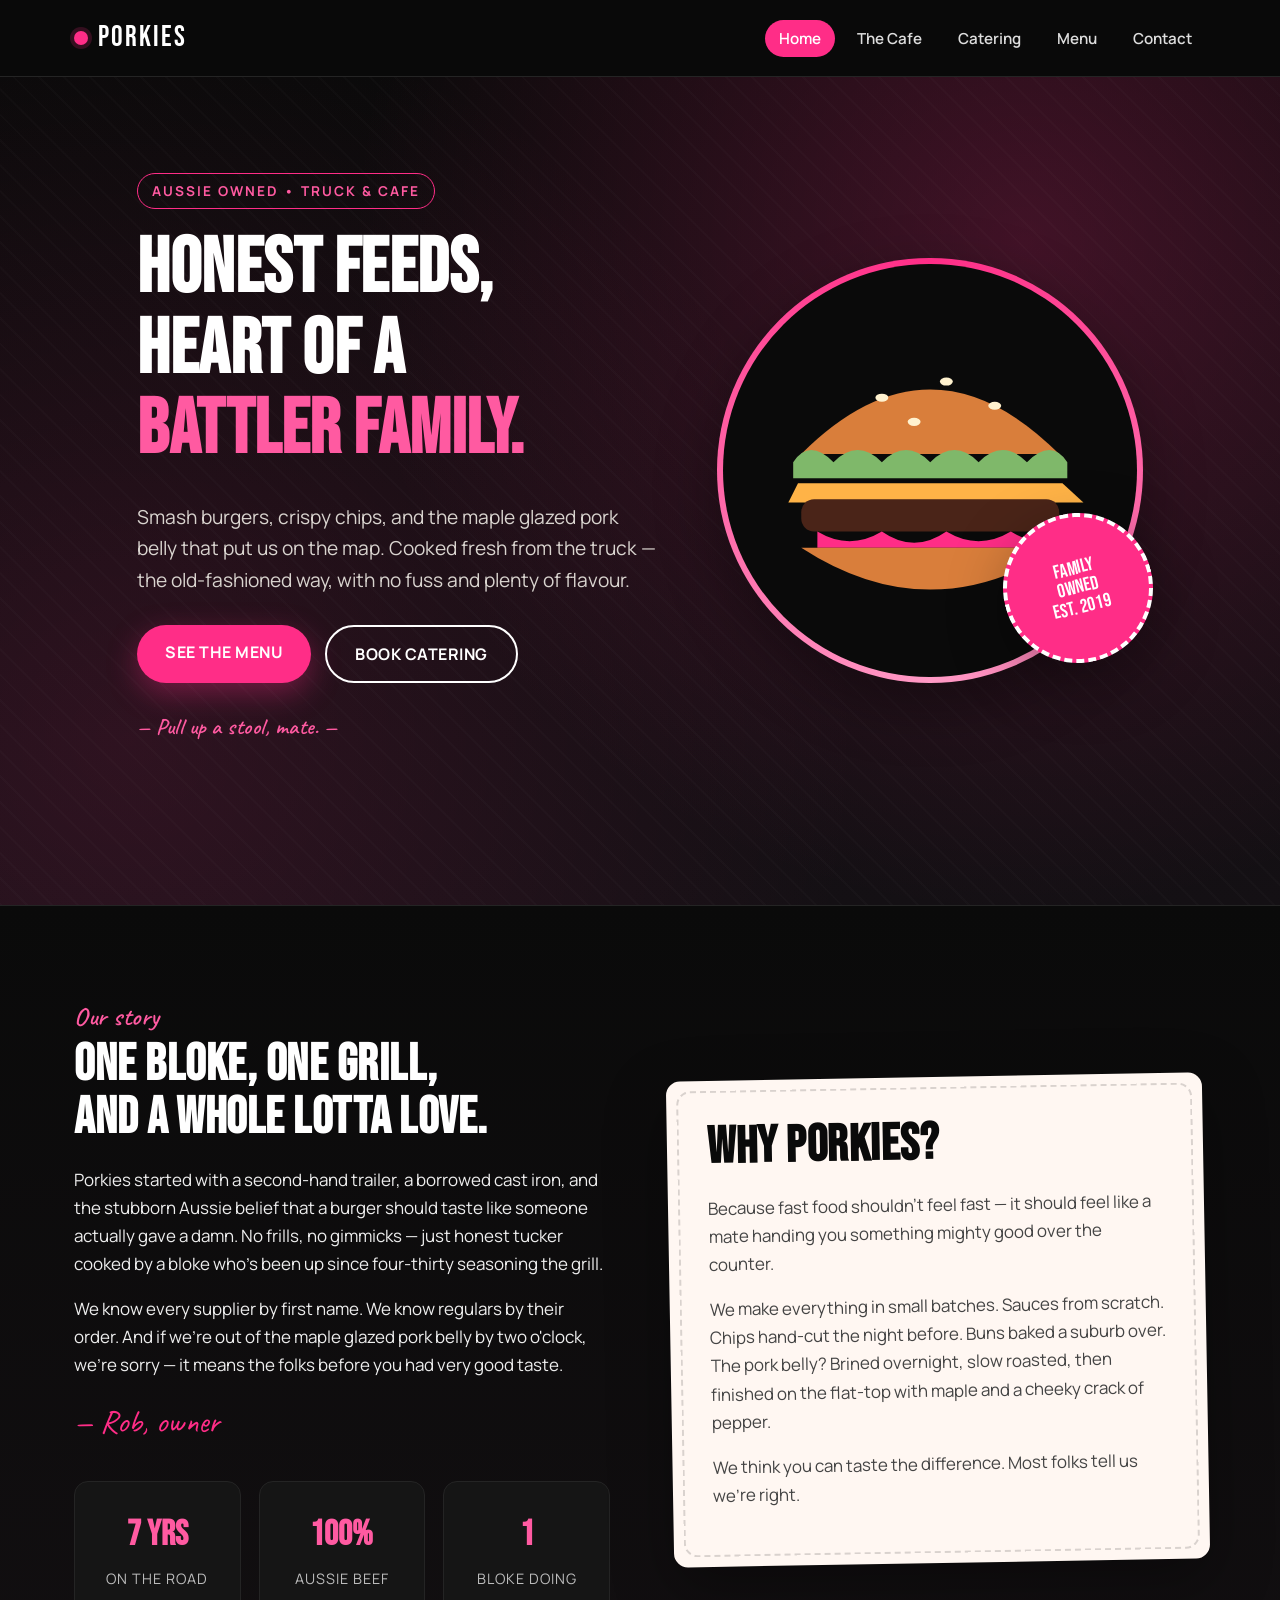
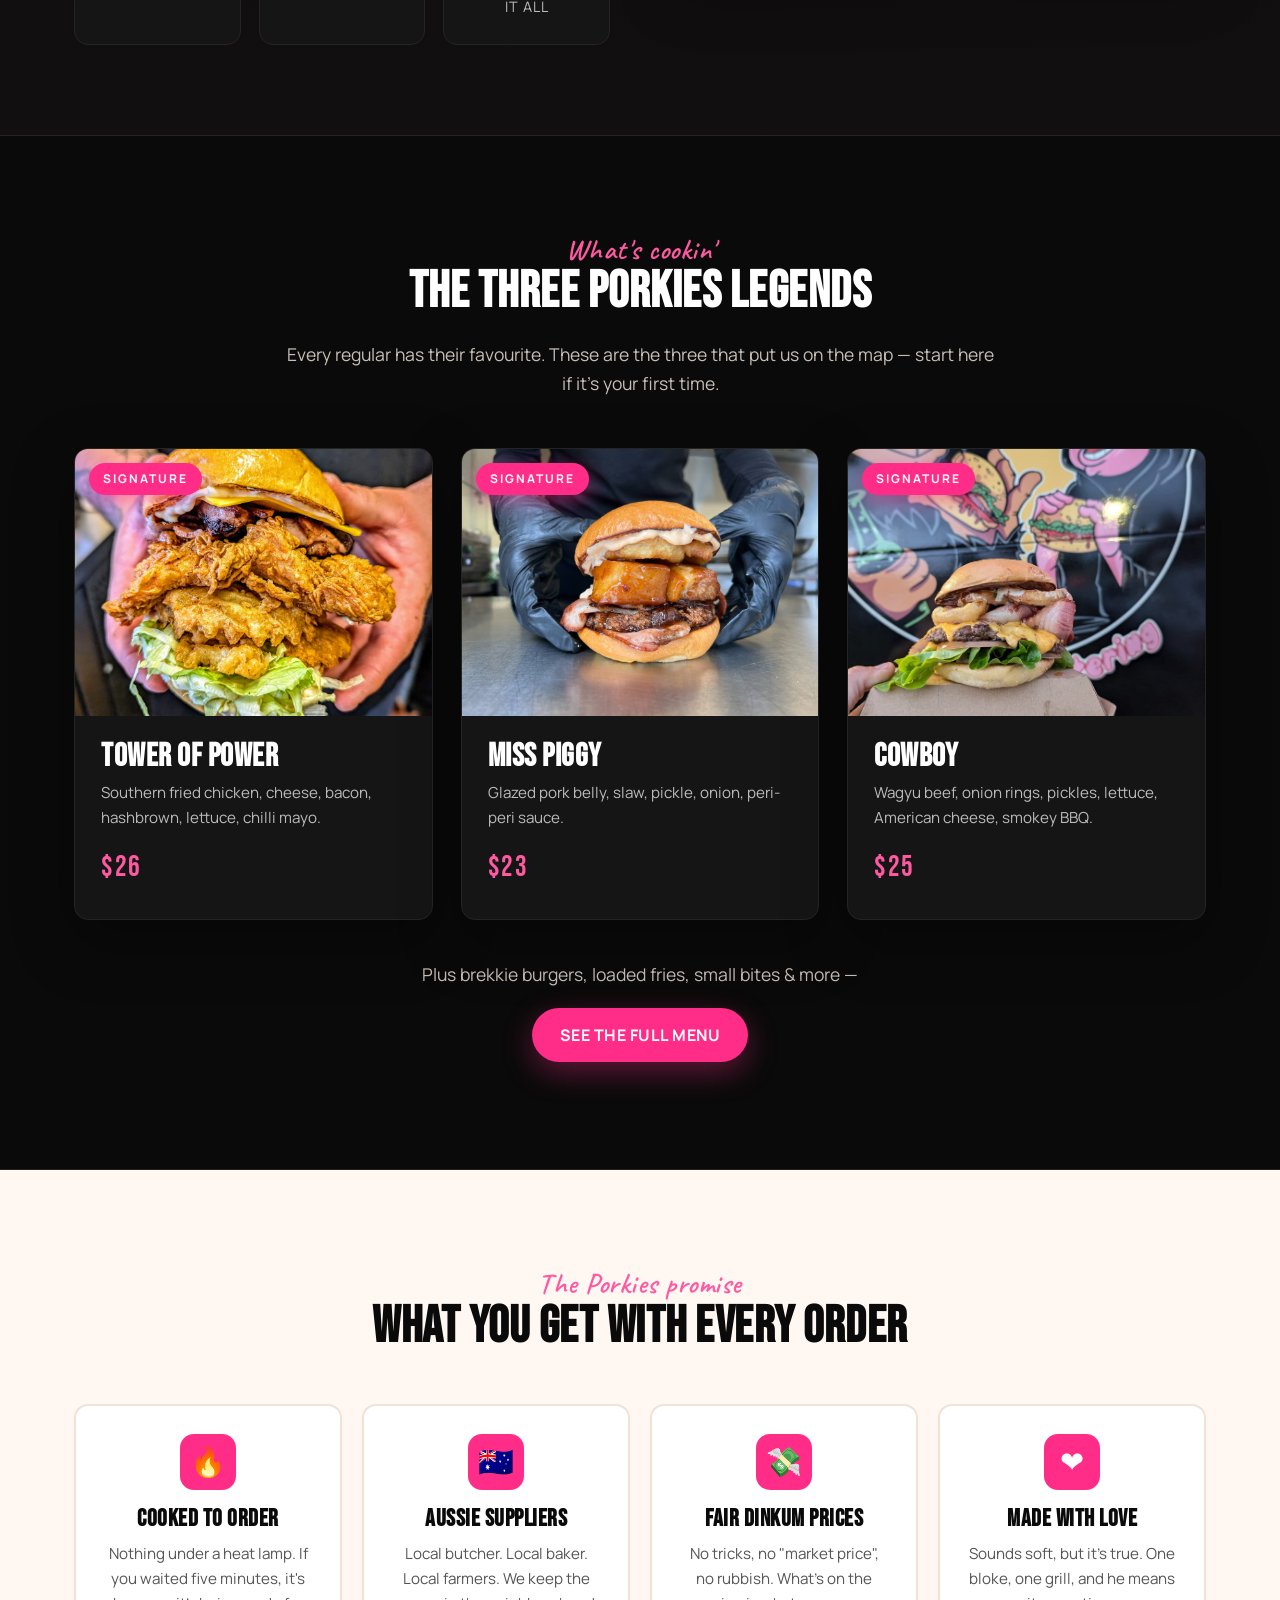
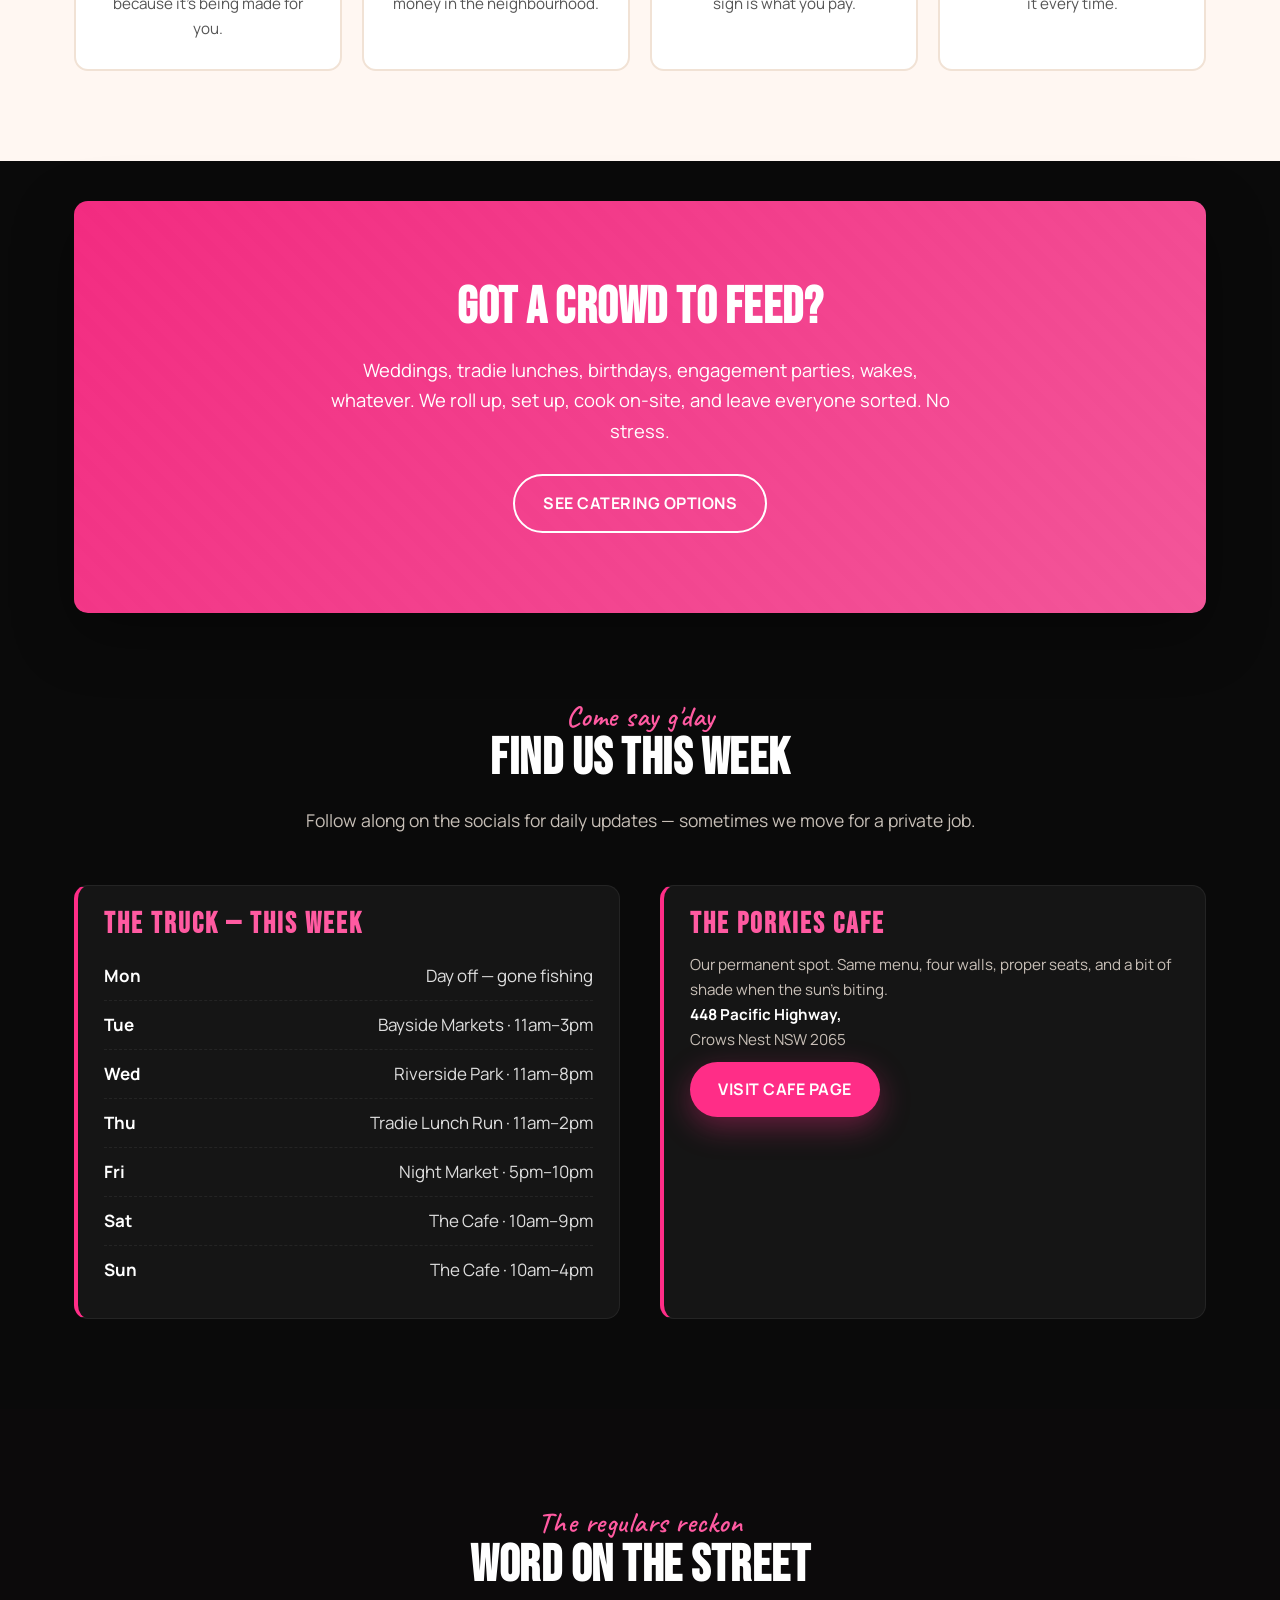
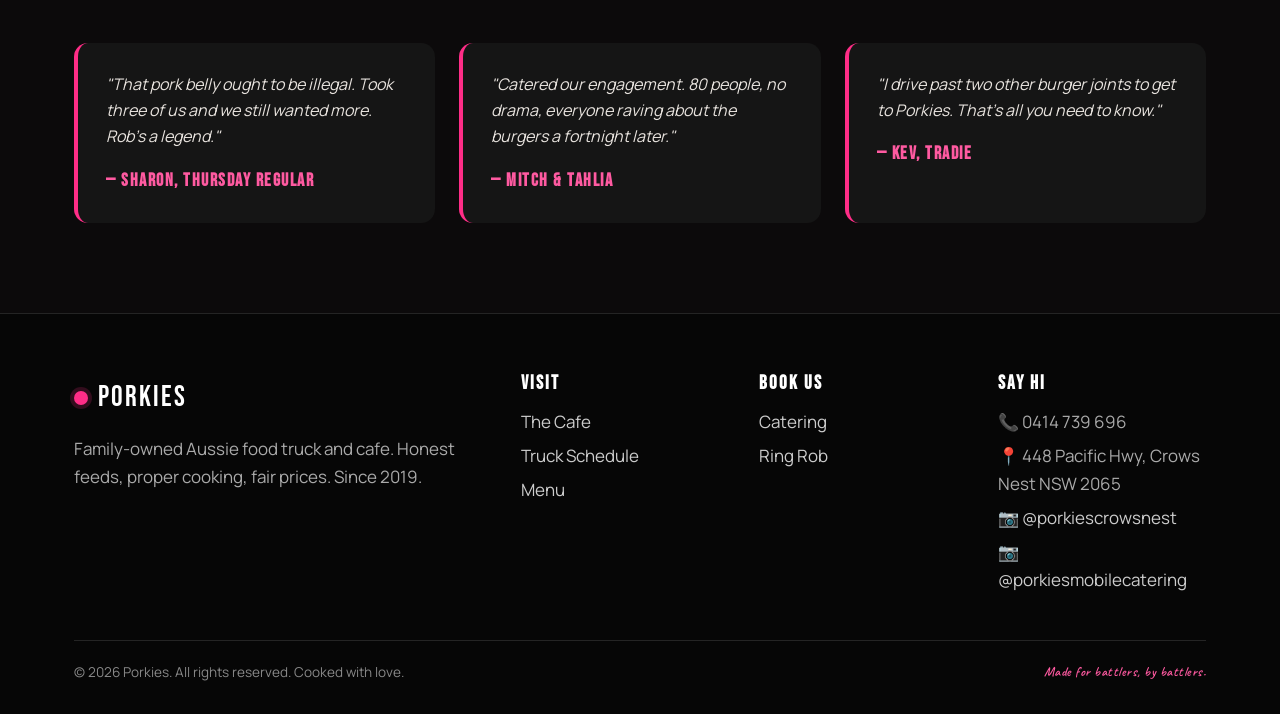
==== commit 020e5647: "removed milkshake, craft sodas, and replaced hyperlink location. replaced a battler with battler fam" ====
--- a/index.html
+++ b/index.html
@@ -32,7 +32,7 @@
     <div class="wrap hero-grid">
       <div>
         <span class="hero-tag">Aussie Owned • Truck & Cafe</span>
-        <h1>Honest feeds,<br/>heart of a<br/><span>battler.</span></h1>
+        <h1>Honest feeds,<br/>heart of a<br/><span>battler family.</span></h1>
         <p class="lead">Smash burgers, crispy chips, and the maple glazed pork belly that put us on the map. Cooked fresh from the truck — the old-fashioned way, with no fuss and plenty of flavour.</p>
         <div class="hero-cta">
           <a href="#menu" class="btn btn-primary">See the Menu</a>
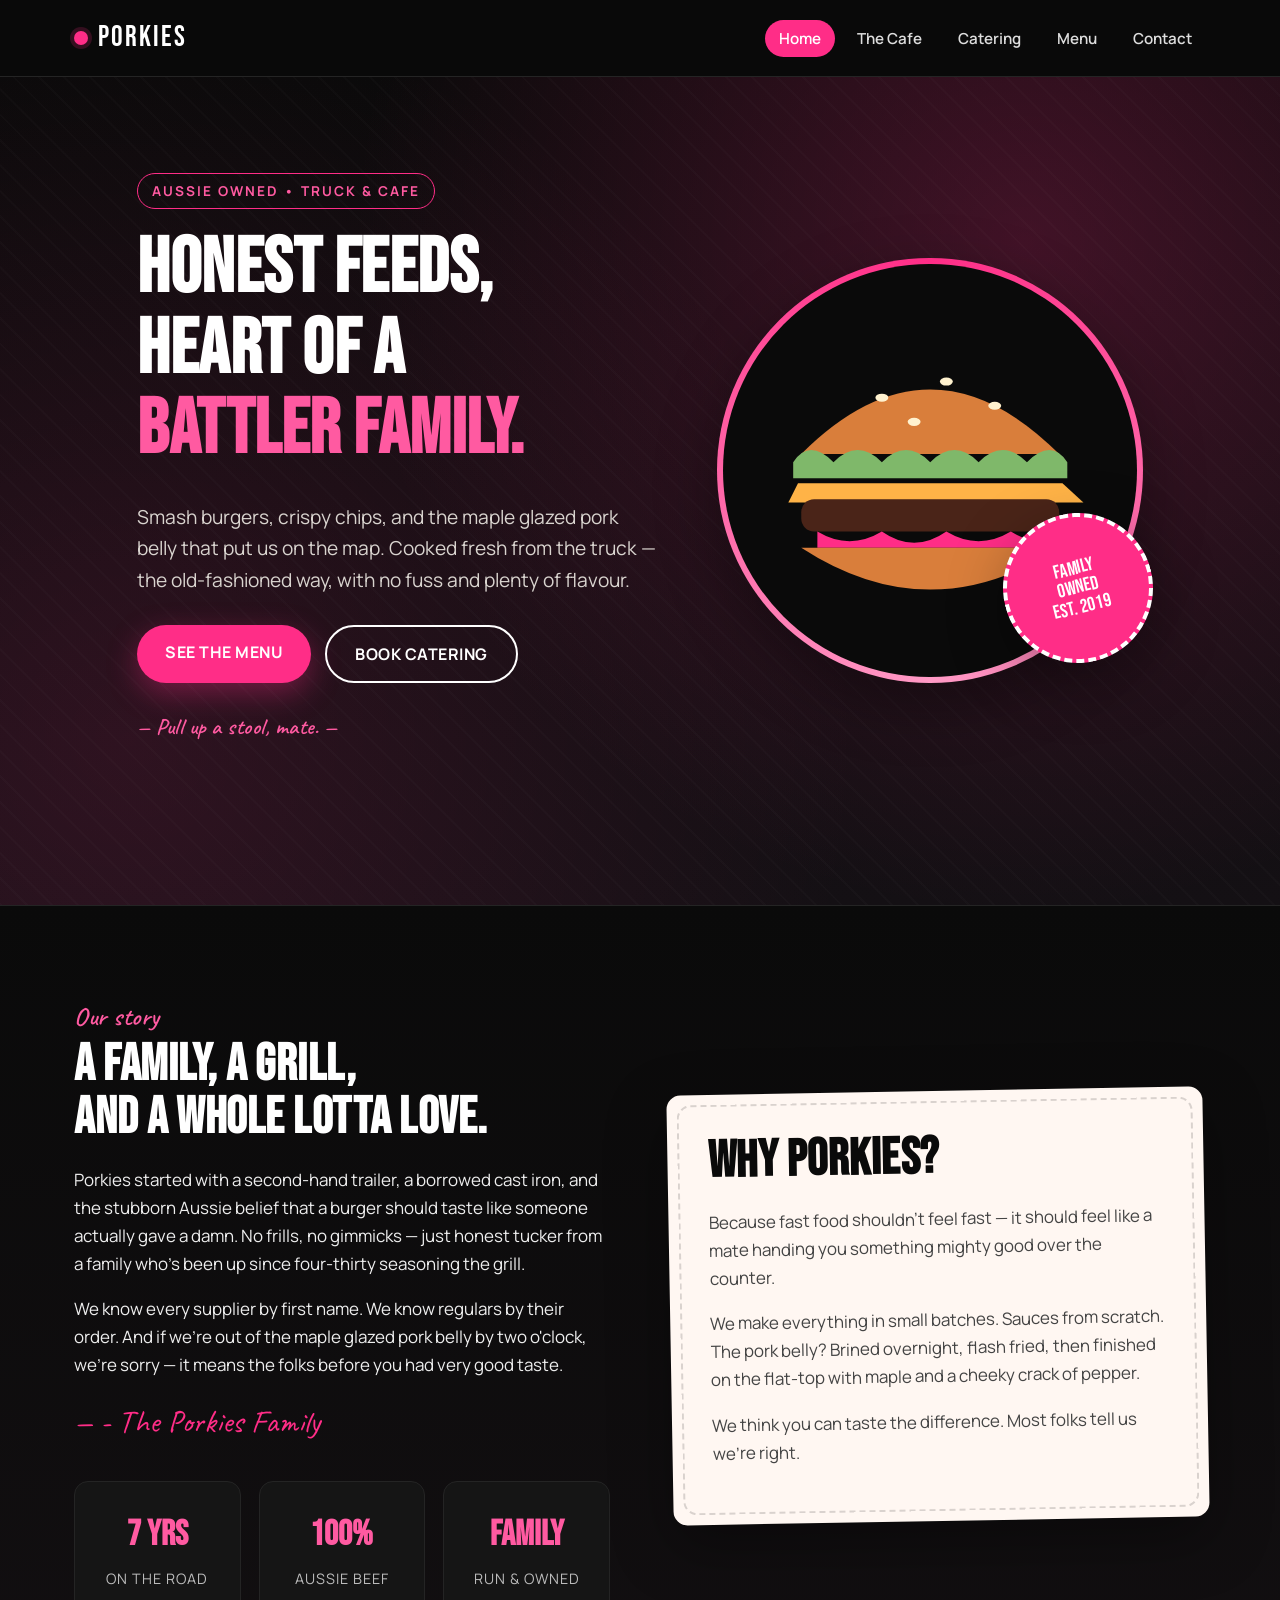
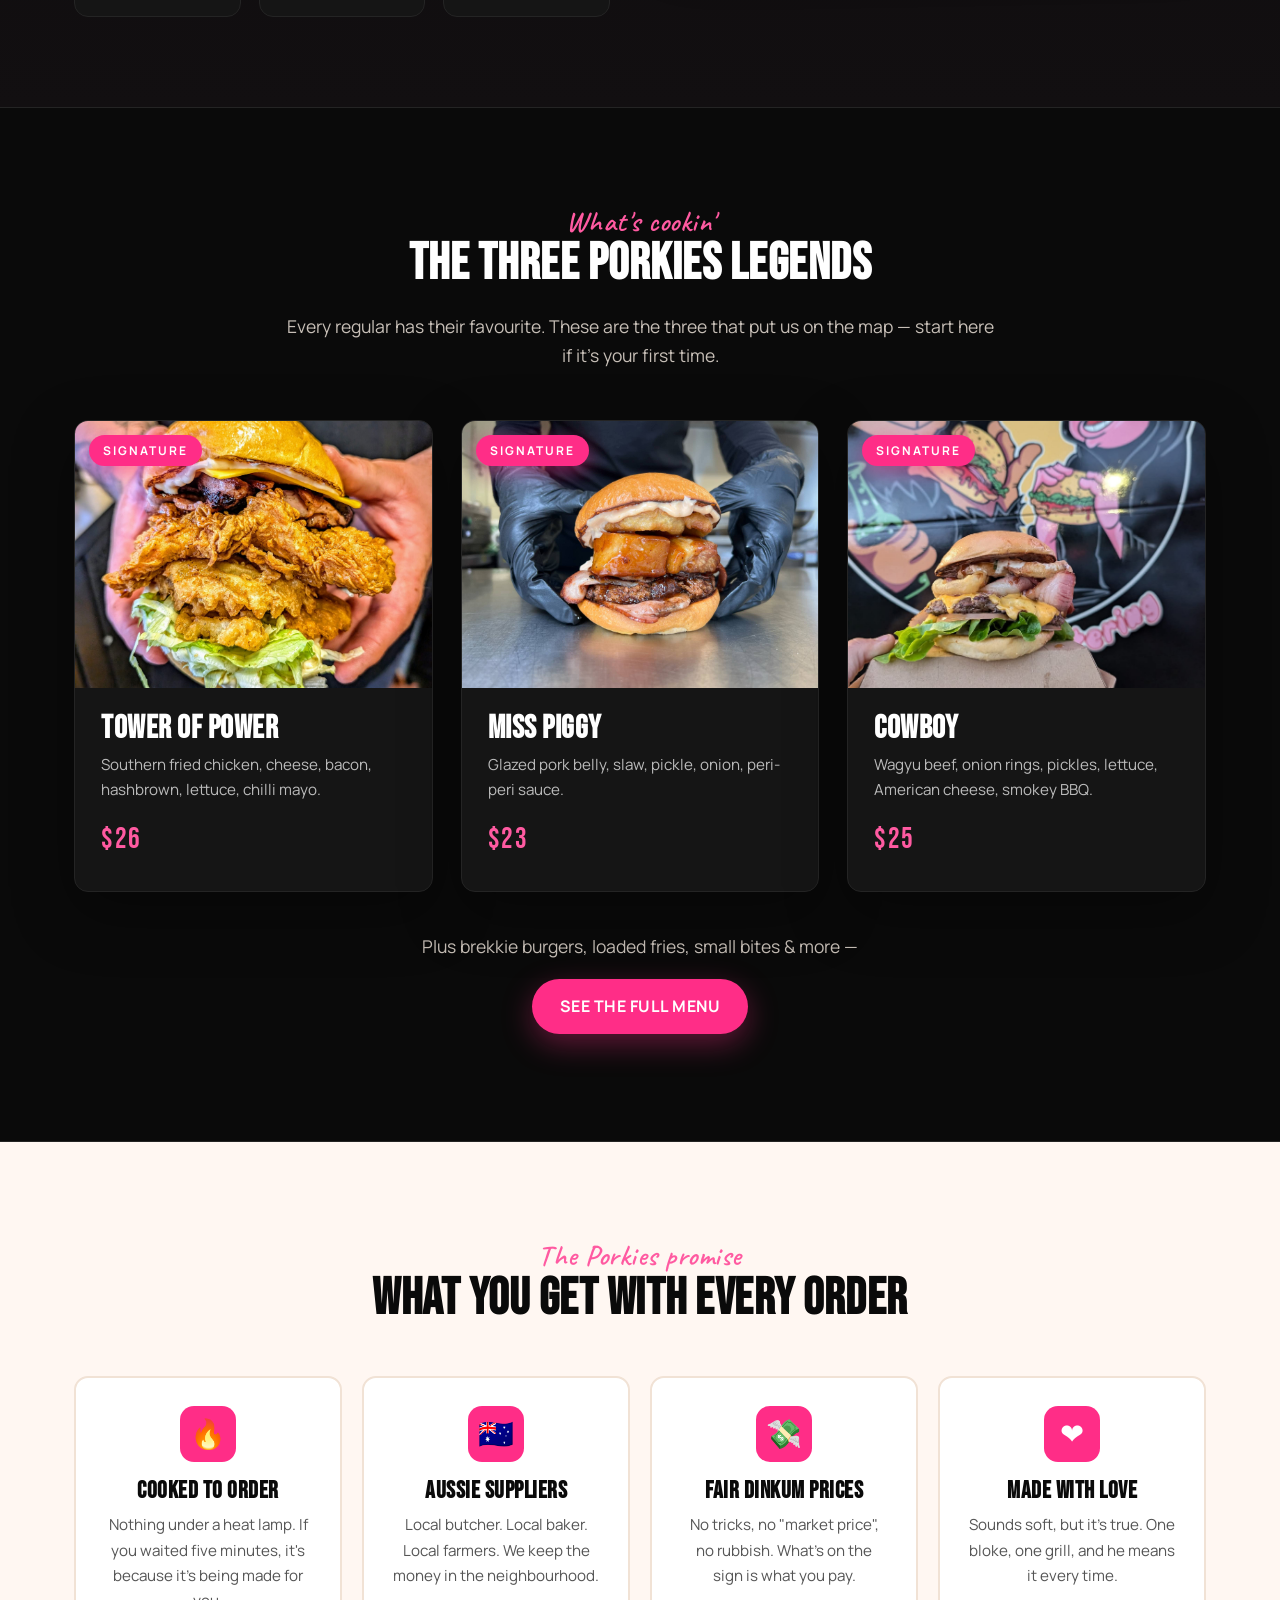
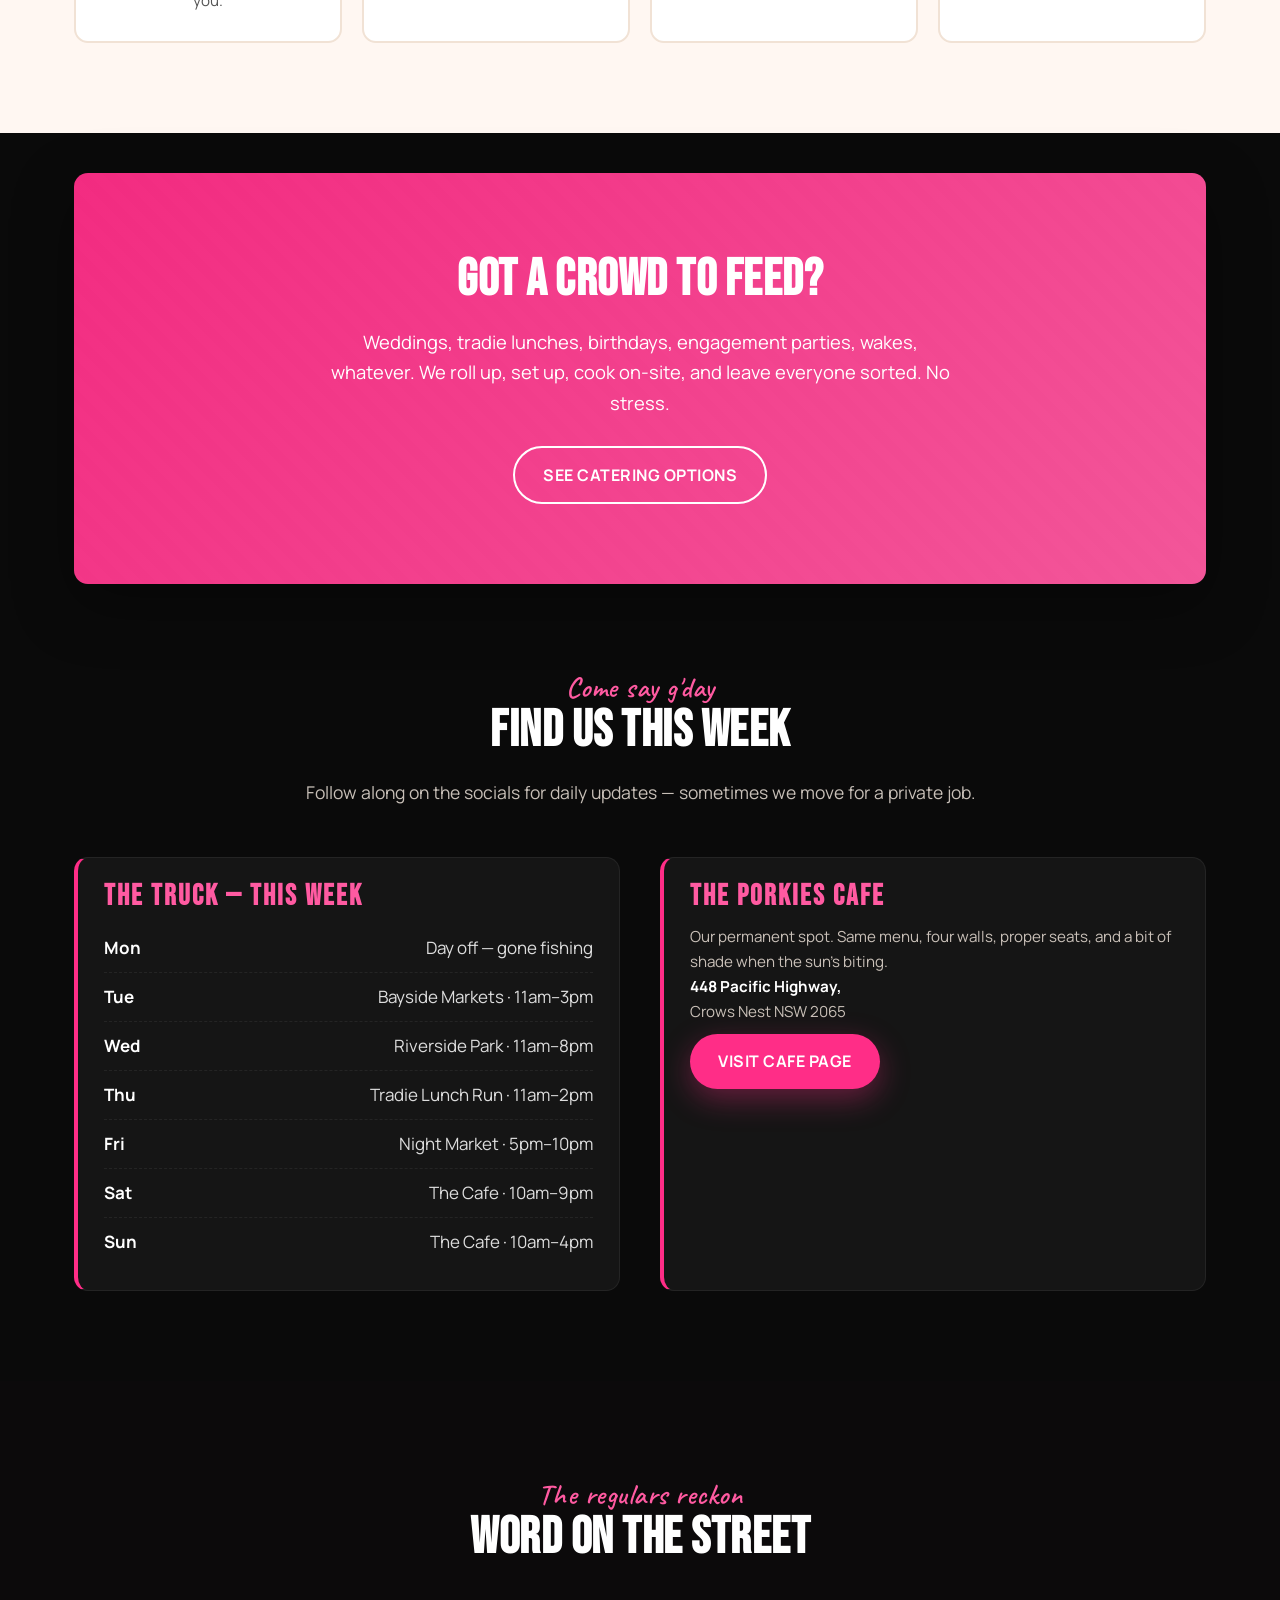
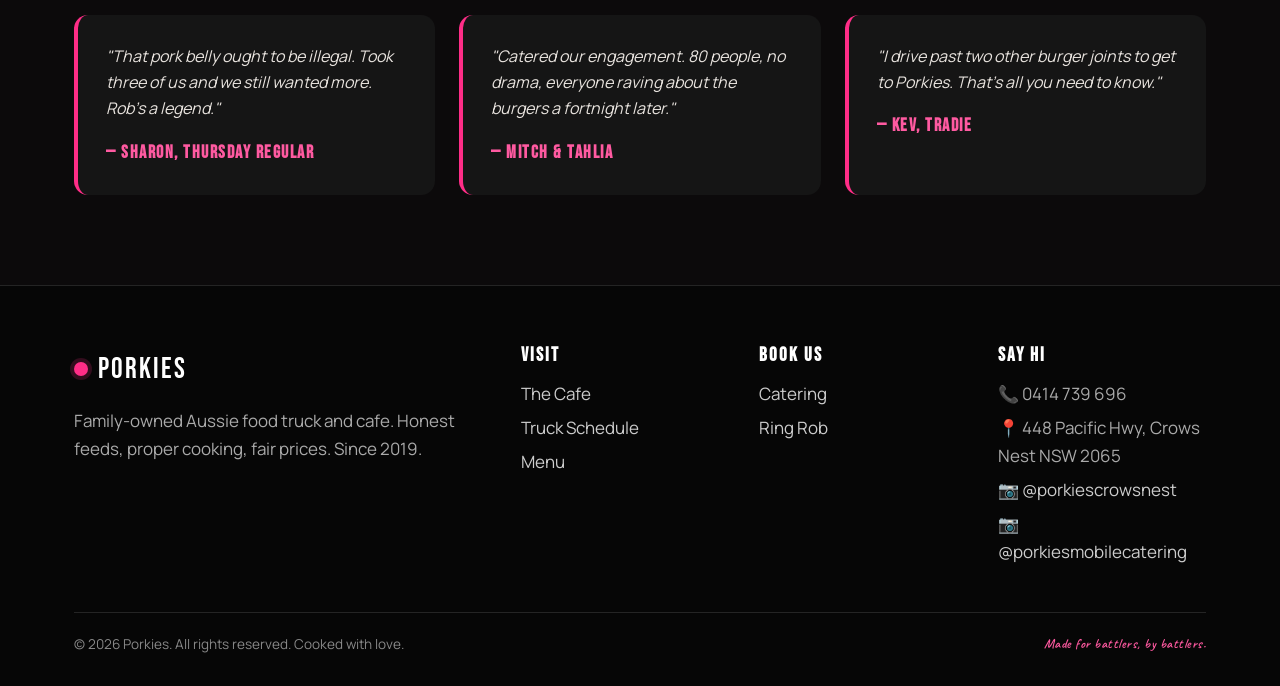
==== commit bc812121: "added family oriented language" ====
--- a/index.html
+++ b/index.html
@@ -75,20 +75,20 @@
     <div class="wrap about-grid">
       <div>
         <span class="handwritten" style="font-size:1.6rem;">Our story</span>
-        <h2>One bloke, one grill,<br/>and a whole lotta love.</h2>
-        <p>Porkies started with a second-hand trailer, a borrowed cast iron, and the stubborn Aussie belief that a burger should taste like someone actually gave a damn. No frills, no gimmicks — just honest tucker cooked by a bloke who's been up since four-thirty seasoning the grill.</p>
+        <h2>A family, a grill,<br/>and a whole lotta love.</h2>
+        <p>Porkies started with a second-hand trailer, a borrowed cast iron, and the stubborn Aussie belief that a burger should taste like someone actually gave a damn. No frills, no gimmicks — just honest tucker from a family who's been up since four-thirty seasoning the grill.</p>
         <p>We know every supplier by first name. We know regulars by their order. And if we're out of the maple glazed pork belly by two o'clock, we're sorry — it means the folks before you had very good taste.</p>
-        <p class="about-signature">— Rob, owner</p>
+        <p class="about-signature">— - The Porkies Family</p>
         <div class="about-stats">
           <div class="stat"><strong>7 yrs</strong><span>On the road</span></div>
           <div class="stat"><strong>100%</strong><span>Aussie beef</span></div>
-          <div class="stat"><strong>1</strong><span>Bloke doing it all</span></div>
+          <div class="stat"><strong>Family</strong><span>Run & Owned</span></div>
         </div>
       </div>
       <div class="about-card">
         <h2>Why Porkies?</h2>
         <p>Because fast food shouldn't feel fast — it should feel like a mate handing you something mighty good over the counter.</p>
-        <p>We make everything in small batches. Sauces from scratch. Chips hand-cut the night before. Buns baked a suburb over. The pork belly? Brined overnight, slow roasted, then finished on the flat-top with maple and a cheeky crack of pepper.</p>
+        <p>We make everything in small batches. Sauces from scratch. The pork belly? Brined overnight, flash fried, then finished on the flat-top with maple and a cheeky crack of pepper.</p>
         <p>We think you can taste the difference. Most folks tell us we're right.</p>
       </div>
     </div>
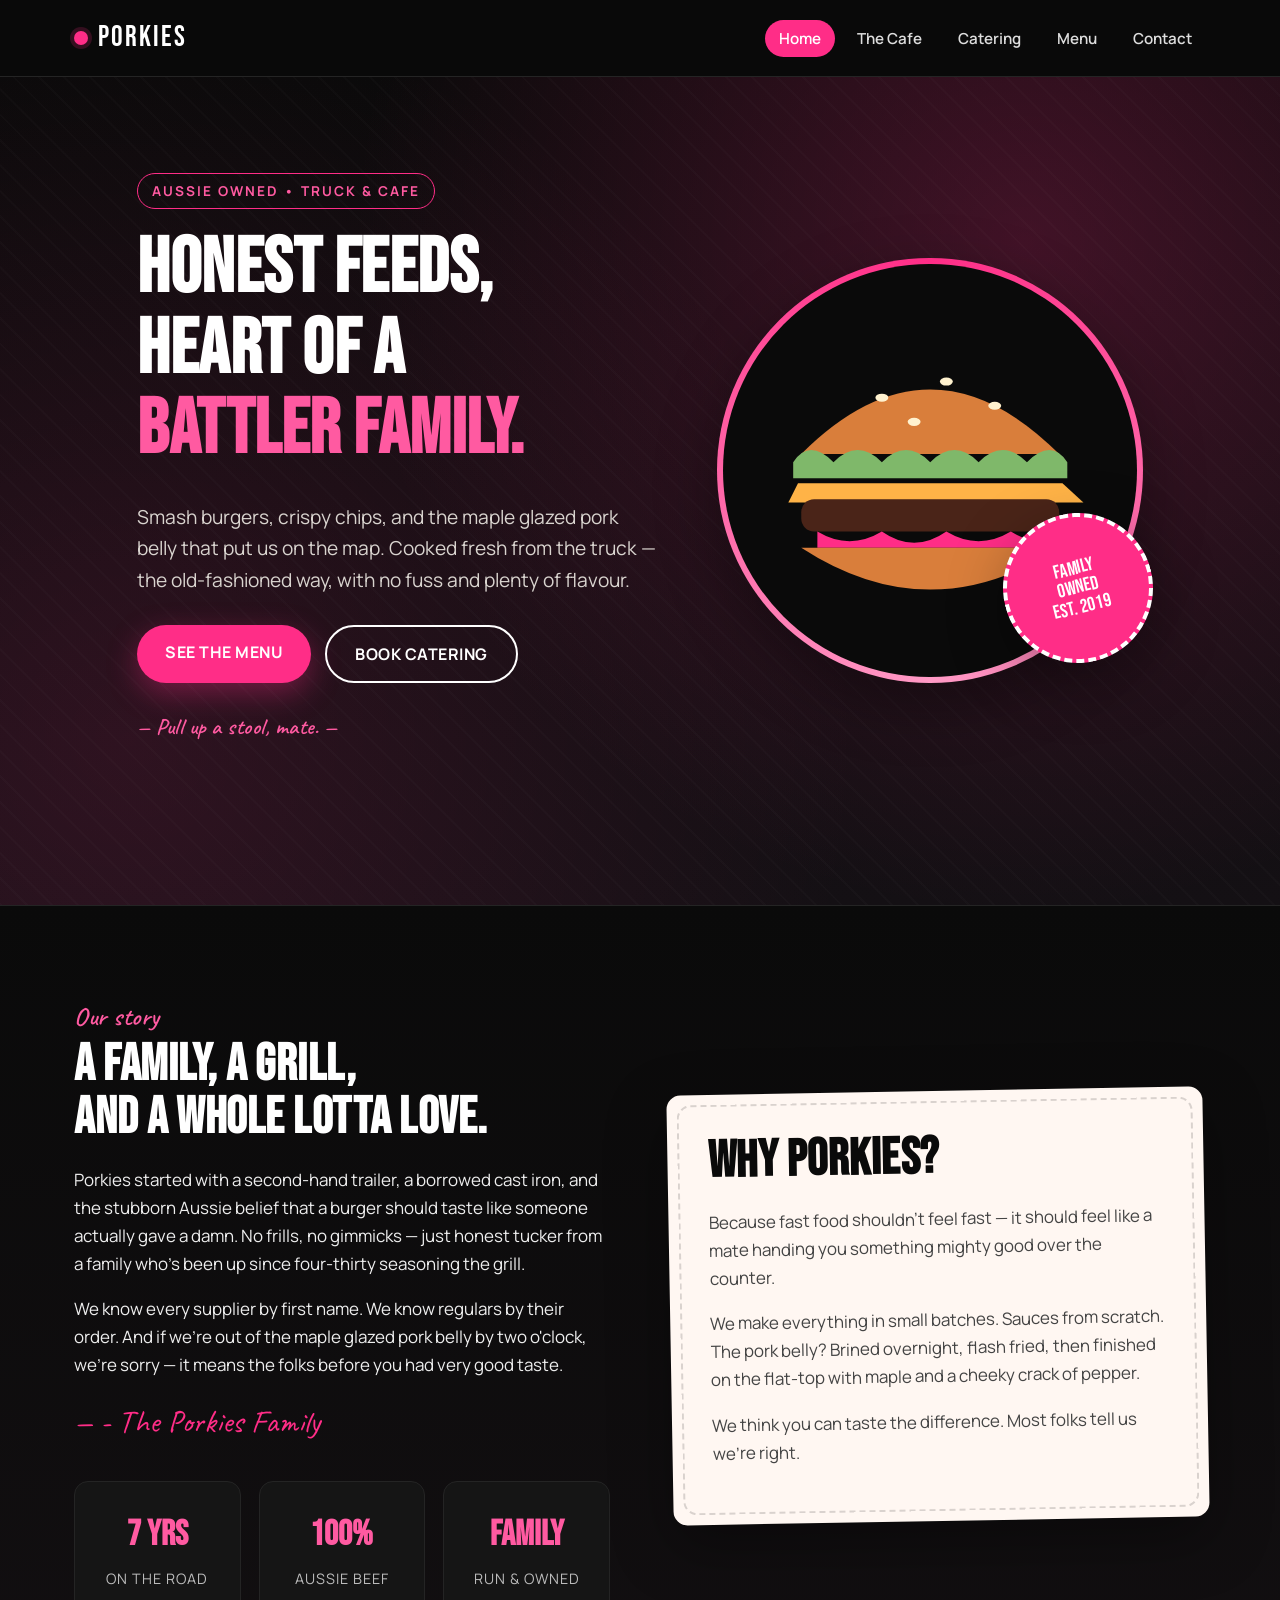
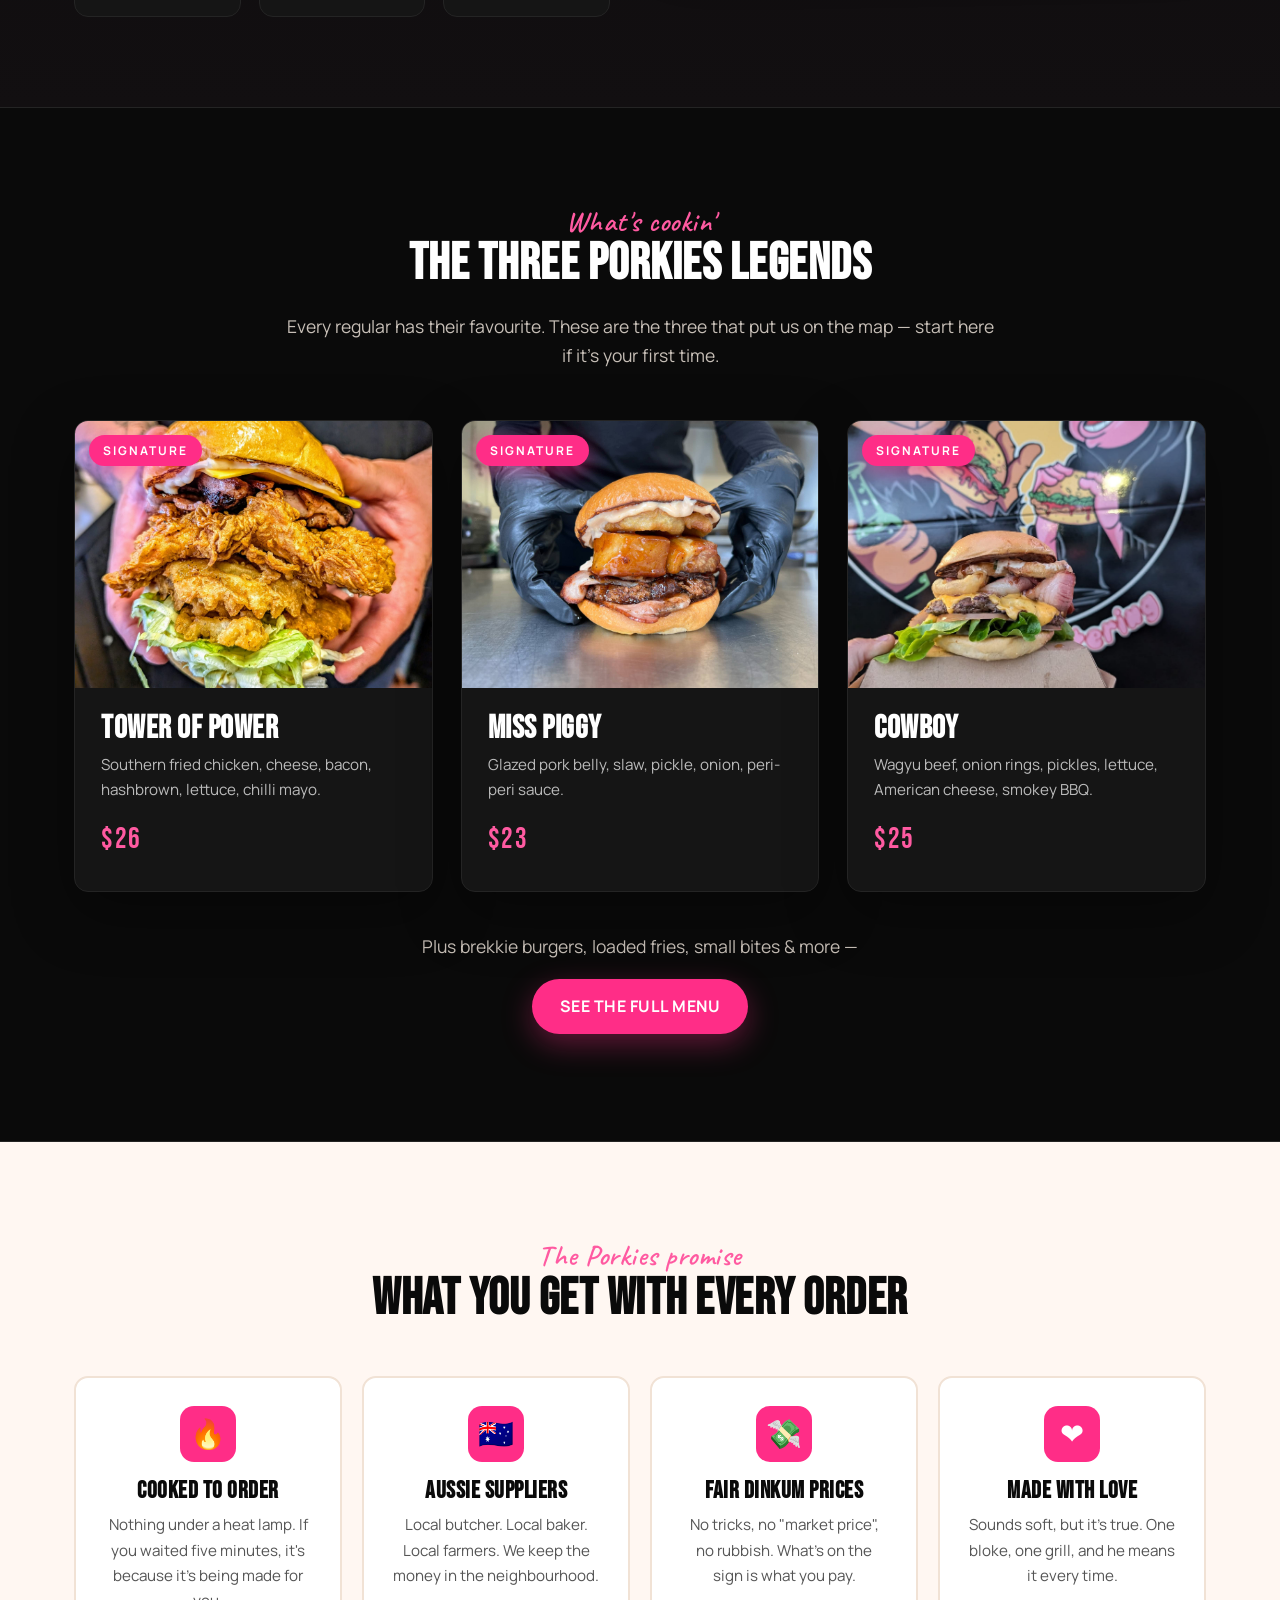
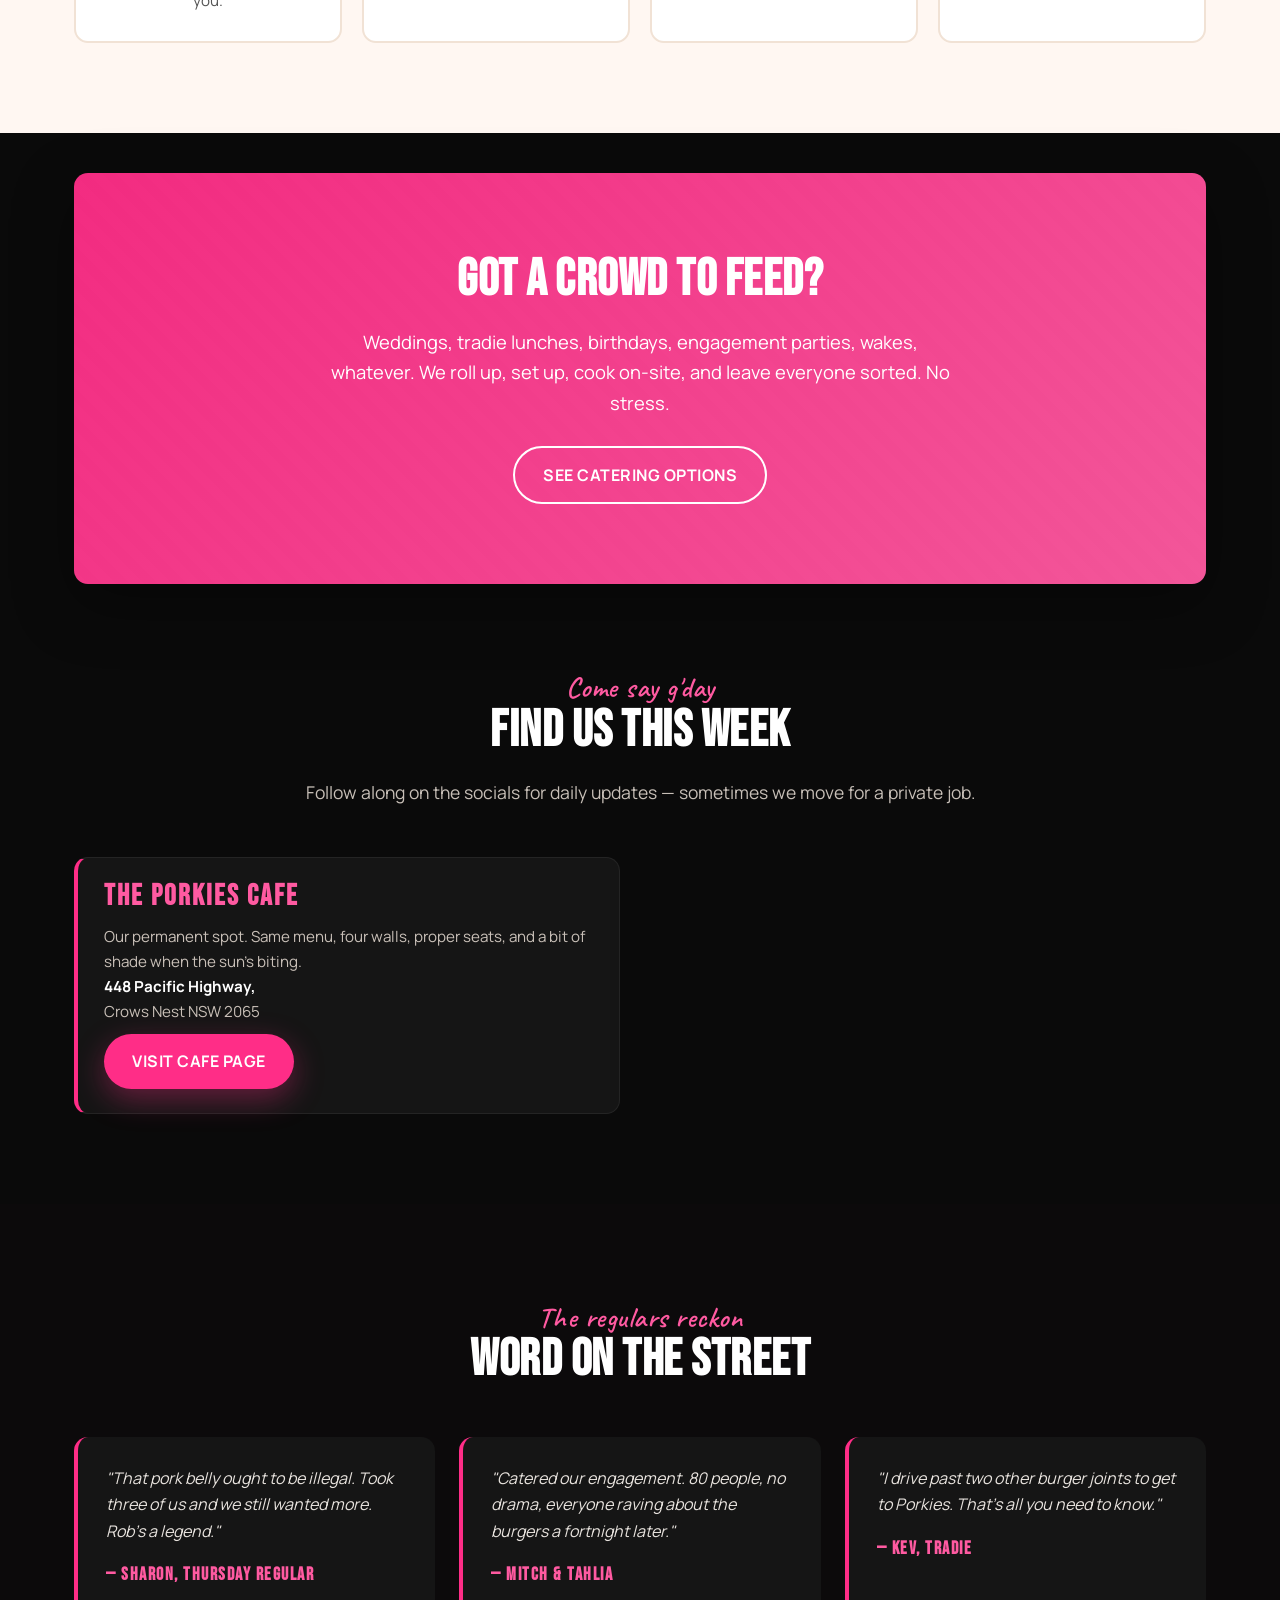
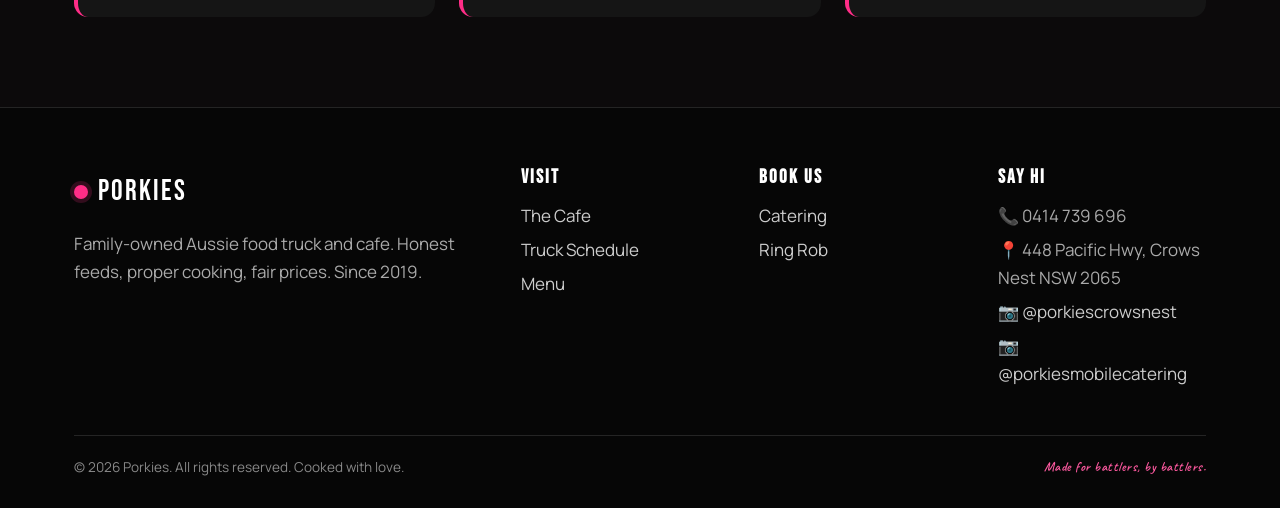
==== commit 9324eb47: "commit" ====
--- a/index.html
+++ b/index.html
@@ -199,18 +199,6 @@
       </div>
       <div class="location-grid">
         <div class="info-card">
-          <h3>The Truck — This Week</h3>
-          <ul class="hours">
-            <li><strong>Mon</strong><span>Day off — gone fishing</span></li>
-            <li><strong>Tue</strong><span>Bayside Markets · 11am–3pm</span></li>
-            <li><strong>Wed</strong><span>Riverside Park · 11am–8pm</span></li>
-            <li><strong>Thu</strong><span>Tradie Lunch Run · 11am–2pm</span></li>
-            <li><strong>Fri</strong><span>Night Market · 5pm–10pm</span></li>
-            <li><strong>Sat</strong><span>The Cafe · 10am–9pm</span></li>
-            <li><strong>Sun</strong><span>The Cafe · 10am–4pm</span></li>
-          </ul>
-        </div>
-        <div class="info-card">
           <h3>The Porkies Cafe</h3>
           <p>Our permanent spot. Same menu, four walls, proper seats, and a bit of shade when the sun's biting.</p>
           <p><strong style="color:#fff;">448 Pacific Highway,</strong><br/>Crows Nest NSW 2065</p>
